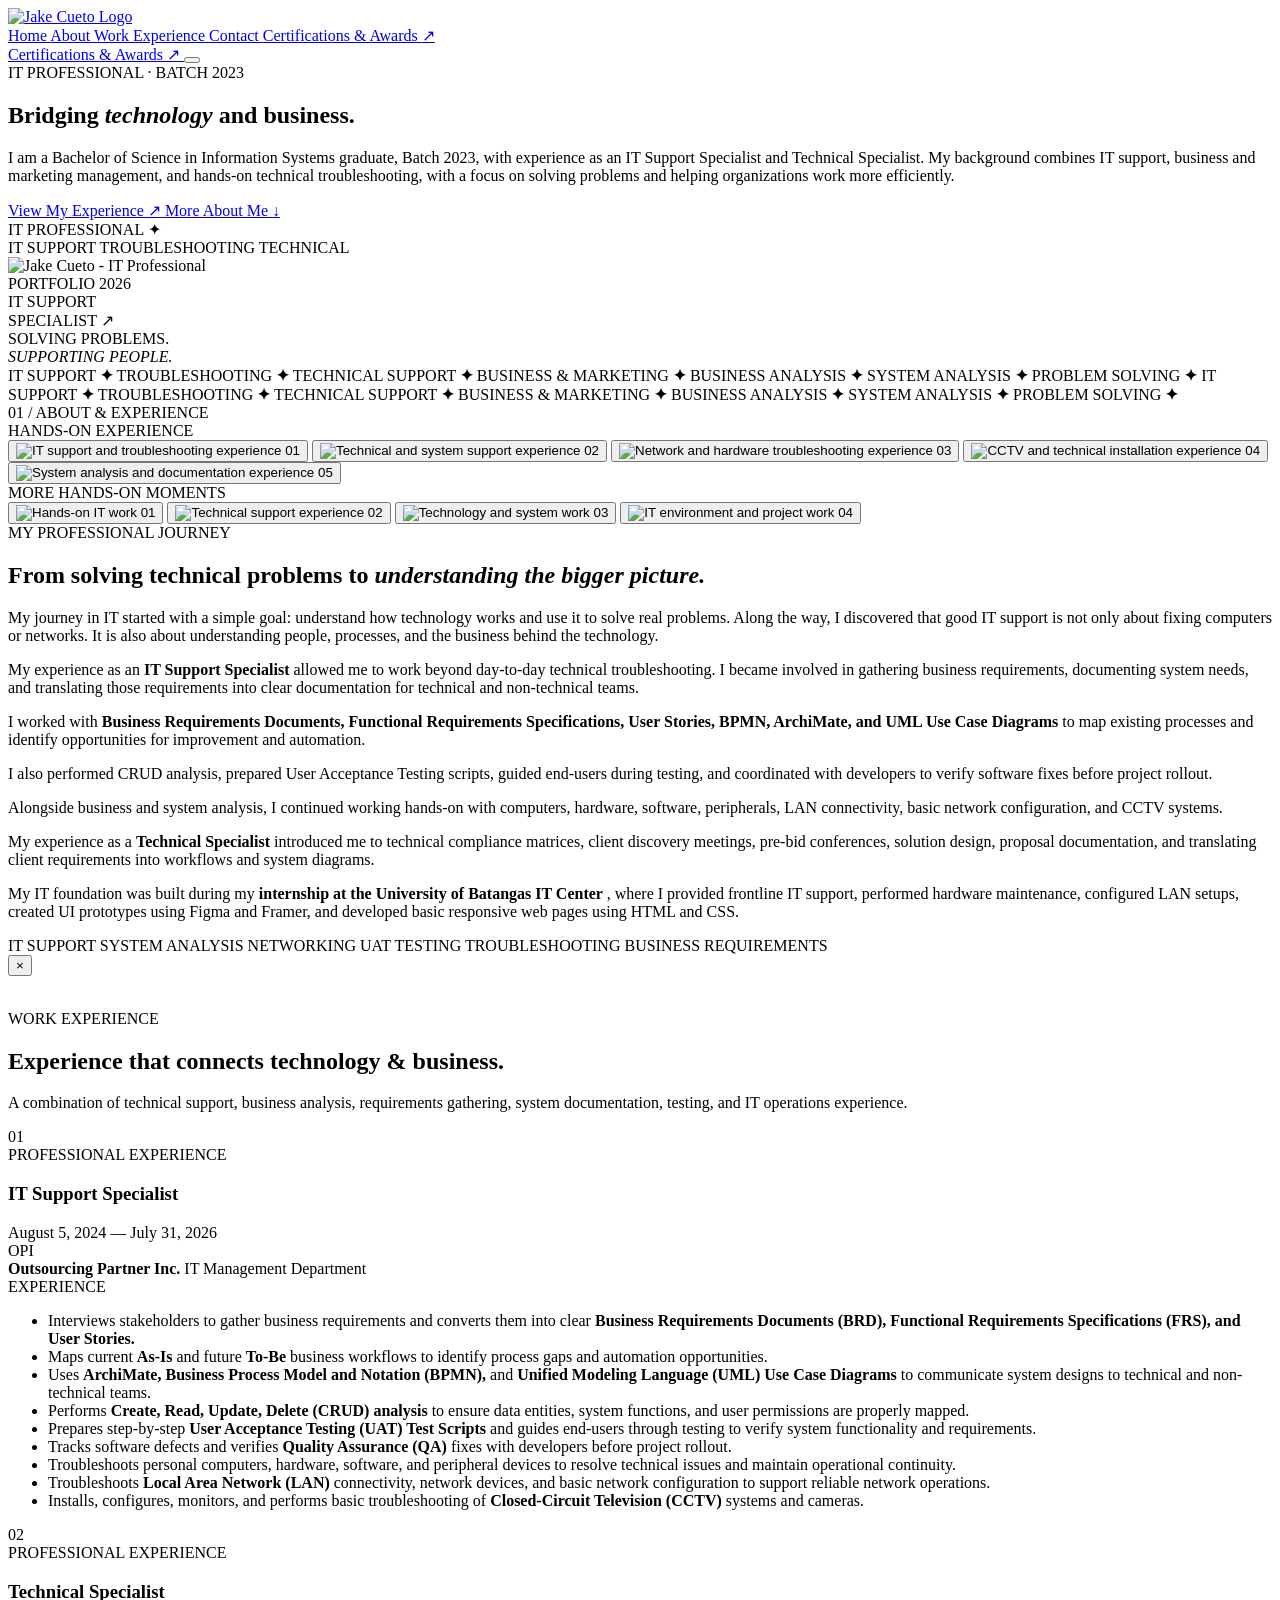
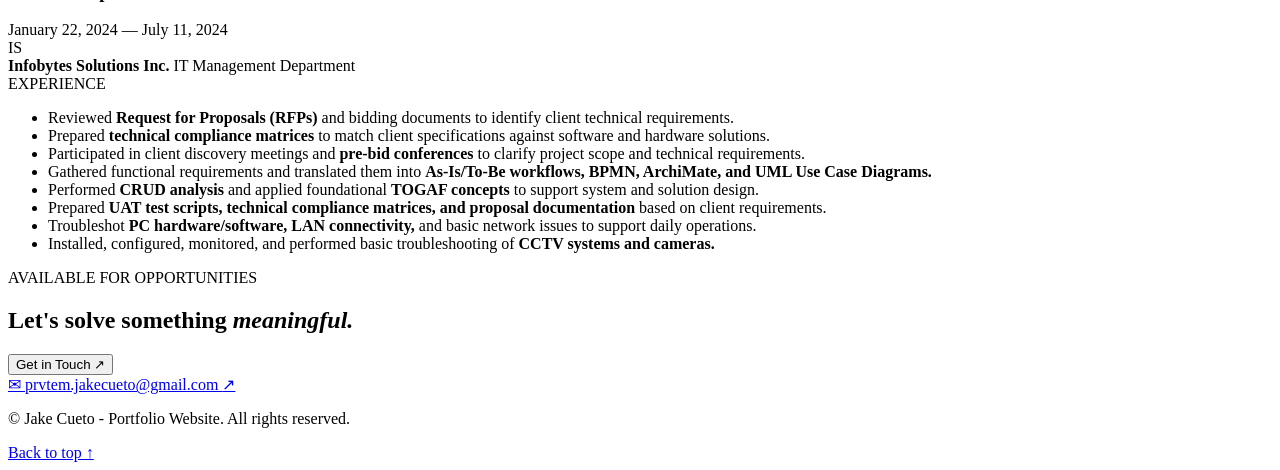
==== index.html @ 962bd9ad "index.html" ====
<!DOCTYPE html>
<html lang="en">

<head>
    <meta charset="UTF-8">
    <meta name="viewport" content="width=device-width, initial-scale=1.0">

    <meta
        name="description"
        content="Professional portfolio of an Information Systems graduate, IT Support Specialist, and Technical Specialist."
    >

    <title>Jake Cueto — IT Professional</title>

    <!-- Google Fonts -->
    <link rel="preconnect" href="https://fonts.googleapis.com">
    <link rel="preconnect" href="https://fonts.gstatic.com" crossorigin>

    <link
        href="https://fonts.googleapis.com/css2?family=DM+Sans:wght@400;500;600;700;800&family=Playfair+Display:ital,wght@0,500;0,600;0,700;1,500&display=swap"
        rel="stylesheet"
    >

    <!-- CSS -->
    <link rel="stylesheet" href="style.css">
</head>


<body>

    <!-- =====================================================
         NAVIGATION
    ====================================================== -->

    <header class="header">

        <nav class="navbar container">

            <a href="#home" class="logo">
                <img
                    src="mybranding.png"
                    alt="Jake Cueto Logo"
                    class="logo-image"
                >
            </a>


            <div class="nav-links">

                <a href="#home" class="active">
                    Home
                </a>

                <a href="#about">
                    About
                </a>

                <a href="#work">
                    Work Experience
                </a>

                <a href="#contact">
                    Contact
                </a>

                <!-- MOBILE ONLY -->
                <a
                    href="certifications.html"
                    class="mobile-certification"
                >
                    Certifications & Awards
                    <span>↗</span>
                </a>

            </div>


            <!-- CERTIFICATIONS & AWARDS -->

            <a href="certifications.html" class="nav-contact">
                Certifications & Awards
                <span>↗</span>
            </a>


            <button
                class="menu-button"
                type="button"
                aria-label="Open navigation"
                aria-expanded="false"
            >
                <span></span>
                <span></span>
                <span></span>
            </button>

        </nav>

    </header>



    <!-- =====================================================
         MAIN
    ====================================================== -->

    <main>


        <!-- =================================================
             HERO
        ================================================== -->

        <section
            class="hero container"
            id="home"
        >

            <div class="hero-content reveal">

                <div class="eyebrow">
                    <span></span>
                    IT PROFESSIONAL · BATCH 2023
                </div>


                <h1>
                    Bridging
                    <em>technology</em>
                    and
                    <span>business.</span>
                </h1>


                <p class="hero-description">
                    I am a Bachelor of Science in Information Systems
                    graduate, Batch 2023, with experience as an IT Support
                    Specialist and Technical Specialist. My background
                    combines IT support, business and marketing management,
                    and hands-on technical troubleshooting, with a focus
                    on solving problems and helping organizations work
                    more efficiently.
                </p>


                <div class="hero-buttons">

                    <a
                        href="#work"
                        class="button button-dark"
                    >
                        View My Experience
                        <span>↗</span>
                    </a>


                    <a
                        href="#about"
                        class="simple-link"
                    >
                        More About Me
                        <span>↓</span>
                    </a>

                </div>

            </div>



            <!-- ================= HERO VISUAL ================= -->

            <div class="hero-visual reveal delay">

                <div class="hero-badge">
                    IT PROFESSIONAL
                    <span>✦</span>
                </div>


                <div class="hero-grid"></div>


                <div class="tech-pills">
                    <span>IT SUPPORT</span>
                    <span>TROUBLESHOOTING</span>
                    <span>TECHNICAL</span>
                </div>


                <div class="orbit orbit-one"></div>
                <div class="orbit orbit-two"></div>


                <!-- PROFILE CARD -->

                <div class="profile-card">

                    <img
                        src="profile.png"
                        alt="Jake Cueto - IT Professional"
                        class="profile-photo"
                    >


                    <div class="card-overlay">

                        <div class="card-header">
                            <span>PORTFOLIO</span>
                            <span>2026</span>
                        </div>


                        <div class="card-footer">

                            <span>
                                IT SUPPORT<br>
                                SPECIALIST
                            </span>

                            <span class="card-arrow">
                                ↗
                            </span>

                        </div>

                    </div>

                </div>


                <!-- FLOATING CARD -->

                <div class="floating-card">
                    SOLVING PROBLEMS.<br>
                    <em>SUPPORTING PEOPLE.</em>
                </div>

            </div>

        </section>



        <!-- =================================================
             MARQUEE
        ================================================== -->

        <section class="marquee-divider">

            <div class="marquee-track">

                <span>IT SUPPORT</span>
                <b>✦</b>

                <span>TROUBLESHOOTING</span>
                <b>✦</b>

                <span>TECHNICAL SUPPORT</span>
                <b>✦</b>

                <span>BUSINESS & MARKETING</span>
                <b>✦</b>

                <span>BUSINESS ANALYSIS</span>
                <b>✦</b>

                <span>SYSTEM ANALYSIS</span>
                <b>✦</b>

                <span>PROBLEM SOLVING</span>
                <b>✦</b>

                <span>IT SUPPORT</span>
                <b>✦</b>

                <span>TROUBLESHOOTING</span>
                <b>✦</b>

                <span>TECHNICAL SUPPORT</span>
                <b>✦</b>

                <span>BUSINESS & MARKETING</span>
                <b>✦</b>

                <span>BUSINESS ANALYSIS</span>
                <b>✦</b>

                <span>SYSTEM ANALYSIS</span>
                <b>✦</b>

                <span>PROBLEM SOLVING</span>
                <b>✦</b>

            </div>

        </section>



        <!-- =================================================
             ABOUT / PROFESSIONAL JOURNEY
        ================================================== -->

        <section
            class="about container"
            id="about"
        >

            <div class="section-number reveal">
                01 / ABOUT & EXPERIENCE
            </div>


            <div class="about-layout">


                <!-- ================= LEFT SIDE ================= -->

                <div class="experience-gallery reveal">


                    <!-- PORTRAIT GALLERY -->

                    <div class="gallery-block">

                        <div class="gallery-heading">
                            HANDS-ON EXPERIENCE
                        </div>


                        <div
                            class="photo-stack portrait-stack"
                            aria-label="Portrait experience photos"
                        >

                            <button
                                class="experience-photo portrait-photo portrait-1"
                                type="button"
                                data-image="experience-1.jpg"
                                data-title="IT Support and Troubleshooting"
                            >

                                <img
                                    src="experience-1.jpg"
                                    alt="IT support and troubleshooting experience"
                                >

                                <span class="photo-number">
                                    01
                                </span>

                            </button>


                            <button
                                class="experience-photo portrait-photo portrait-2"
                                type="button"
                                data-image="experience-2.jpg"
                                data-title="Technical and System Support"
                            >

                                <img
                                    src="experience-2.jpg"
                                    alt="Technical and system support experience"
                                >

                                <span class="photo-number">
                                    02
                                </span>

                            </button>


                            <button
                                class="experience-photo portrait-photo portrait-3"
                                type="button"
                                data-image="experience-3.jpg"
                                data-title="Network and Hardware Troubleshooting"
                            >

                                <img
                                    src="experience-3.jpg"
                                    alt="Network and hardware troubleshooting experience"
                                >

                                <span class="photo-number">
                                    03
                                </span>

                            </button>


                            <button
                                class="experience-photo portrait-photo portrait-4"
                                type="button"
                                data-image="experience-4.jpg"
                                data-title="CCTV and Technical Installation"
                            >

                                <img
                                    src="experience-4.jpg"
                                    alt="CCTV and technical installation experience"
                                >

                                <span class="photo-number">
                                    04
                                </span>

                            </button>


                            <button
                                class="experience-photo portrait-photo portrait-5"
                                type="button"
                                data-image="experience-5.jpg"
                                data-title="System Analysis and Documentation"
                            >

                                <img
                                    src="experience-5.jpg"
                                    alt="System analysis and documentation experience"
                                >

                                <span class="photo-number">
                                    05
                                </span>

                            </button>

                        </div>

                    </div>



                    <!-- LANDSCAPE GALLERY -->

                    <div class="gallery-block">

                        <div class="gallery-heading">
                            MORE HANDS-ON MOMENTS
                        </div>


                        <div
                            class="photo-stack landscape-stack"
                            aria-label="Landscape experience photos"
                        >

                            <button
                                class="experience-photo landscape-photo landscape-1"
                                type="button"
                                data-image="experience-landscape-1.jpg"
                                data-title="Hands-on IT Work"
                            >

                                <img
                                    src="experience-landscape-1.jpg"
                                    alt="Hands-on IT work"
                                >

                                <span class="photo-number">
                                    01
                                </span>

                            </button>


                            <button
                                class="experience-photo landscape-photo landscape-2"
                                type="button"
                                data-image="experience-landscape-2.jpg"
                                data-title="Technical Support Experience"
                            >

                                <img
                                    src="experience-landscape-2.jpg"
                                    alt="Technical support experience"
                                >

                                <span class="photo-number">
                                    02
                                </span>

                            </button>


                            <button
                                class="experience-photo landscape-photo landscape-3"
                                type="button"
                                data-image="experience-landscape-3.jpg"
                                data-title="Technology and System Work"
                            >

                                <img
                                    src="experience-landscape-3.jpg"
                                    alt="Technology and system work"
                                >

                                <span class="photo-number">
                                    03
                                </span>

                            </button>


                            <button
                                class="experience-photo landscape-photo landscape-4"
                                type="button"
                                data-image="experience-landscape-4.jpg"
                                data-title="IT Environment and Project Work"
                            >

                                <img
                                    src="experience-landscape-4.jpg"
                                    alt="IT environment and project work"
                                >

                                <span class="photo-number">
                                    04
                                </span>

                            </button>

                        </div>

                    </div>

                </div>



                <!-- ================= RIGHT SIDE ================= -->

                <div class="about-content reveal">

                    <div class="about-label">
                        MY PROFESSIONAL JOURNEY
                    </div>


                    <h2>
                        From solving technical problems
                        to <em>understanding the bigger picture.</em>
                    </h2>


                    <p class="about-lead">
                        My journey in IT started with a simple goal:
                        understand how technology works and use it to
                        solve real problems. Along the way, I discovered
                        that good IT support is not only about fixing
                        computers or networks. It is also about
                        understanding people, processes, and the
                        business behind the technology.
                    </p>


                    <p>
                        My experience as an
                        <strong>IT Support Specialist</strong>
                        allowed me to work beyond day-to-day technical
                        troubleshooting. I became involved in gathering
                        business requirements, documenting system needs,
                        and translating those requirements into clear
                        documentation for technical and non-technical teams.
                    </p>


                    <p>
                        I worked with
                        <strong>
                            Business Requirements Documents,
                            Functional Requirements Specifications,
                            User Stories, BPMN, ArchiMate,
                            and UML Use Case Diagrams
                        </strong>
                        to map existing processes and identify
                        opportunities for improvement and automation.
                    </p>


                    <p>
                        I also performed CRUD analysis, prepared
                        User Acceptance Testing scripts, guided
                        end-users during testing, and coordinated
                        with developers to verify software fixes
                        before project rollout.
                    </p>


                    <p>
                        Alongside business and system analysis,
                        I continued working hands-on with computers,
                        hardware, software, peripherals, LAN connectivity,
                        basic network configuration, and CCTV systems.
                    </p>


                    <p>
                        My experience as a
                        <strong>Technical Specialist</strong>
                        introduced me to technical compliance matrices,
                        client discovery meetings, pre-bid conferences,
                        solution design, proposal documentation,
                        and translating client requirements into
                        workflows and system diagrams.
                    </p>


                    <p>
                        My IT foundation was built during my
                        <strong>
                            internship at the University of Batangas IT Center
                        </strong>,
                        where I provided frontline IT support,
                        performed hardware maintenance,
                        configured LAN setups, created UI prototypes
                        using Figma and Framer, and developed basic
                        responsive web pages using HTML and CSS.
                    </p>


                    <div class="experience-tags">

                        <span>IT SUPPORT</span>
                        <span>SYSTEM ANALYSIS</span>
                        <span>NETWORKING</span>
                        <span>UAT TESTING</span>
                        <span>TROUBLESHOOTING</span>
                        <span>BUSINESS REQUIREMENTS</span>

                    </div>

                </div>

            </div>

        </section>



        <!-- =================================================
             PHOTO LIGHTBOX
        ================================================== -->

        <div
            class="photo-lightbox"
            id="photoLightbox"
            aria-hidden="true"
        >

            <button
                class="lightbox-close"
                id="lightboxClose"
                type="button"
                aria-label="Close photo viewer"
            >
                ×
            </button>


            <div class="lightbox-content">

                <img
                    id="lightboxImage"
                    src=""
                    alt=""
                    draggable="false"
                >

                <p id="lightboxTitle"></p>

            </div>

        </div>



        <!-- =================================================
             WORK EXPERIENCE
        ================================================== -->

        <section
            class="work-section"
            id="work"
        >

            <div class="work-container">


                <!-- WORK HEADER -->

                <div class="work-header reveal">

                    <div class="section-eyebrow">

                        <span class="eyebrow-dot"></span>

                        WORK EXPERIENCE

                    </div>


                    <h2>
                        Experience that
                        <span>connects technology & business.</span>
                    </h2>


                    <p class="work-intro-text">
                        A combination of technical support, business analysis,
                        requirements gathering, system documentation, testing,
                        and IT operations experience.
                    </p>

                </div>



                <!-- EXPERIENCE LIST -->

                <div class="experience-list">


                    <!-- EXPERIENCE 01 -->

                    <article class="experience-card reveal">

                        <div class="experience-top">


                            <div class="experience-number">
                                01
                            </div>


                            <div class="experience-heading">

                                <div class="experience-role-row">

                                    <div>

                                        <div class="experience-type">
                                            PROFESSIONAL EXPERIENCE
                                        </div>

                                        <h3>
                                            IT Support Specialist
                                        </h3>

                                    </div>


                                    <span class="experience-date">
                                        August 5, 2024 —
                                        July 31, 2026
                                    </span>

                                </div>


                                <div class="experience-company">

                                    <span class="company-mark">
                                        OPI
                                    </span>

                                    <div>

                                        <strong>
                                            Outsourcing Partner Inc.
                                        </strong>

                                        <span>
                                            IT Management Department
                                        </span>

                                    </div>

                                </div>

                            </div>

                        </div>



                        <div class="experience-content">

                            <div class="experience-label">
                                EXPERIENCE
                            </div>


                            <ul class="experience-bullets">

                                <li>
                                    Interviews stakeholders to gather business
                                    requirements and converts them into clear
                                    <strong>
                                        Business Requirements Documents (BRD),
                                        Functional Requirements Specifications
                                        (FRS), and User Stories.
                                    </strong>
                                </li>


                                <li>
                                    Maps current <strong>As-Is</strong> and future
                                    <strong>To-Be</strong> business workflows
                                    to identify process gaps and automation
                                    opportunities.
                                </li>


                                <li>
                                    Uses <strong>ArchiMate, Business Process
                                    Model and Notation (BPMN),</strong> and
                                    <strong>
                                        Unified Modeling Language (UML) Use Case
                                        Diagrams
                                    </strong>
                                    to communicate system designs to
                                    technical and non-technical teams.
                                </li>


                                <li>
                                    Performs
                                    <strong>
                                        Create, Read, Update, Delete (CRUD)
                                        analysis
                                    </strong>
                                    to ensure data entities, system functions,
                                    and user permissions are properly mapped.
                                </li>


                                <li>
                                    Prepares step-by-step
                                    <strong>
                                        User Acceptance Testing (UAT) Test Scripts
                                    </strong>
                                    and guides end-users through testing to
                                    verify system functionality and requirements.
                                </li>


                                <li>
                                    Tracks software defects and verifies
                                    <strong>
                                        Quality Assurance (QA)
                                    </strong>
                                    fixes with developers before project rollout.
                                </li>


                                <li>
                                    Troubleshoots personal computers, hardware,
                                    software, and peripheral devices to resolve
                                    technical issues and maintain operational
                                    continuity.
                                </li>


                                <li>
                                    Troubleshoots
                                    <strong>
                                        Local Area Network (LAN)
                                    </strong>
                                    connectivity, network devices, and basic
                                    network configuration to support reliable
                                    network operations.
                                </li>


                                <li>
                                    Installs, configures, monitors, and performs
                                    basic troubleshooting of
                                    <strong>
                                        Closed-Circuit Television (CCTV)
                                    </strong>
                                    systems and cameras.
                                </li>

                            </ul>

                        </div>

                    </article>



                    <!-- EXPERIENCE 02 -->

                    <article class="experience-card reveal delay">

                        <div class="experience-top">


                            <div class="experience-number">
                                02
                            </div>


                            <div class="experience-heading">

                                <div class="experience-role-row">

                                    <div>

                                        <div class="experience-type">
                                            PROFESSIONAL EXPERIENCE
                                        </div>

                                        <h3>
                                            Technical Specialist
                                        </h3>

                                    </div>


                                    <span class="experience-date">
                                        January 22, 2024 —
                                        July 11, 2024
                                    </span>

                                </div>


                                <div class="experience-company">

                                    <span class="company-mark">
                                        IS
                                    </span>

                                    <div>

                                        <strong>
                                            Infobytes Solutions Inc.
                                        </strong>

                                        <span>
                                            IT Management Department
                                        </span>

                                    </div>

                                </div>

                            </div>

                        </div>



                        <div class="experience-content">

                            <div class="experience-label">
                                EXPERIENCE
                            </div>


                            <ul class="experience-bullets">

                                <li>
                                    Reviewed
                                    <strong>
                                        Request for Proposals (RFPs)
                                    </strong>
                                    and bidding documents to identify
                                    client technical requirements.
                                </li>


                                <li>
                                    Prepared
                                    <strong>
                                        technical compliance matrices
                                    </strong>
                                    to match client specifications against
                                    software and hardware solutions.
                                </li>


                                <li>
                                    Participated in client discovery meetings
                                    and <strong>pre-bid conferences</strong>
                                    to clarify project scope and technical
                                    requirements.
                                </li>


                                <li>
                                    Gathered functional requirements and
                                    translated them into
                                    <strong>
                                        As-Is/To-Be workflows, BPMN,
                                        ArchiMate, and UML Use Case Diagrams.
                                    </strong>
                                </li>


                                <li>
                                    Performed
                                    <strong>CRUD analysis</strong>
                                    and applied foundational
                                    <strong>TOGAF concepts</strong>
                                    to support system and solution design.
                                </li>


                                <li>
                                    Prepared
                                    <strong>
                                        UAT test scripts, technical compliance
                                        matrices, and proposal documentation
                                    </strong>
                                    based on client requirements.
                                </li>


                                <li>
                                    Troubleshot
                                    <strong>
                                        PC hardware/software, LAN connectivity,
                                    </strong>
                                    and basic network issues to support
                                    daily operations.
                                </li>


                                <li>
                                    Installed, configured, monitored, and
                                    performed basic troubleshooting of
                                    <strong>
                                        CCTV systems and cameras.
                                    </strong>
                                </li>

                            </ul>

                        </div>

                    </article>

                </div>

            </div>

        </section>



        <!-- =================================================
             CONTACT
        ================================================== -->

        <section
            class="contact container"
            id="contact"
        >

            <div class="contact-box reveal">

                <div class="eyebrow light">
                    AVAILABLE FOR OPPORTUNITIES
                </div>


                <h2>
                    Let's solve something
                    <em>meaningful.</em>
                </h2>


                <!-- CONTACT ACTION -->

                <div class="contact-action">

                    <button
                        type="button"
                        class="button button-light contact-start"
                        id="startConversationBtn"
                        aria-expanded="false"
                        aria-controls="emailReveal"
                    >
                        Get in Touch
                        <span class="contact-arrow">↗</span>
                    </button>


                    <!-- EMAIL BUTTON REVEALED AFTER CLICK -->

                    <div
                        class="email-reveal"
                        id="emailReveal"
                        aria-hidden="true"
                    >

                        <a
                            href="https://mail.google.com/mail/?view=cm&fs=1&to=prvtem.jakecueto@gmail.com"
                            target="_blank"
                            rel="noopener noreferrer"
                            class="email-button"
                            aria-label="Send an email to Jake Cueto"
                        >

                            <span class="email-icon">
                                ✉
                            </span>

                            <span class="email-address">
                                prvtem.jakecueto@gmail.com
                            </span>

                            <span class="email-arrow">
                                ↗
                            </span>

                        </a>

                    </div>

                </div>


                <div class="contact-circle"></div>

            </div>

        </section>

    </main>



    <!-- =====================================================
         FOOTER
    ====================================================== -->

    <footer class="footer container">

        <p>
            ©
            <span id="year"></span>
            Jake Cueto - Portfolio Website.
            All rights reserved.
        </p>


        <a href="#home">
            Back to top ↑
        </a>

    </footer>



    <!-- =====================================================
         IMAGE PROTECTION MESSAGE
         CSS/JS SUPPORT
    ====================================================== -->

    <script>
        (function () {

            function showImageProtectionMessage() {

                const existing =
                    document.querySelector(
                        ".image-protection-message"
                    );

                if (existing) {
                    existing.remove();
                }


                const message =
                    document.createElement("div");


                message.className =
                    "image-protection-message";


                message.innerHTML = `
                    <div
                        class="image-protection-content"
                        role="alertdialog"
                        aria-modal="true"
                        aria-labelledby="imageProtectionTitle"
                    >

                        <div class="image-protection-icon">
                            ⚠️
                        </div>

                        <div
                            class="image-protection-title"
                            id="imageProtectionTitle"
                        >
                            Image Protected
                        </div>

                        <div class="image-protection-text">
                            This image is protected.
                            Saving or downloading this image
                            in any format is not allowed.
                        </div>

                        <button
                            type="button"
                            class="image-protection-close"
                        >
                            OK
                        </button>

                    </div>
                `;


                document.body.appendChild(message);


                requestAnimationFrame(() => {
                    message.classList.add("show");
                });


                const closeButton =
                    message.querySelector(
                        ".image-protection-close"
                    );


                closeButton?.addEventListener(
                    "click",
                    closeImageProtectionMessage
                );


                setTimeout(() => {

                    closeImageProtectionMessage();

                }, 4000);

            }


            function closeImageProtectionMessage() {

                const message =
                    document.querySelector(
                        ".image-protection-message"
                    );


                if (!message) {
                    return;
                }


                message.classList.remove("show");


                setTimeout(() => {

                    if (message.parentNode) {
                        message.remove();
                    }

                }, 250);

            }


            function isProtectedImage(target) {

                if (!(target instanceof Element)) {
                    return false;
                }


                return !!target.closest(
                    ".protected-photo, " +
                    ".certificate-photo, " +
                    ".certificate-card, " +
                    ".certificate-image, " +
                    "#lightboxImage"
                );

            }


            /* RIGHT CLICK */

            document.addEventListener(
                "contextmenu",
                function (event) {

                    if (
                        isProtectedImage(event.target)
                    ) {

                        event.preventDefault();
                        event.stopPropagation();

                        showImageProtectionMessage();

                    }

                },
                true
            );


            /* DRAG */

            document.addEventListener(
                "dragstart",
                function (event) {

                    if (
                        isProtectedImage(event.target)
                    ) {

                        event.preventDefault();
                        event.stopPropagation();

                        showImageProtectionMessage();

                    }

                },
                true
            );


            /* MIDDLE MOUSE */

            document.addEventListener(
                "mousedown",
                function (event) {

                    if (
                        event.button === 1 &&
                        isProtectedImage(event.target)
                    ) {

                        event.preventDefault();

                        showImageProtectionMessage();

                    }

                },
                true
            );


            /* CTRL + S / CMD + S */

            document.addEventListener(
                "keydown",
                function (event) {

                    const key =
                        event.key.toLowerCase();

                    const modifier =
                        event.ctrlKey ||
                        event.metaKey;


                    if (
                        modifier &&
                        key === "s"
                    ) {

                        event.preventDefault();
                        event.stopPropagation();

                        showImageProtectionMessage();

                    }

                },
                true
            );


            /* DISABLE IMAGE DRAGGING */

            document.addEventListener(
                "DOMContentLoaded",
                function () {

                    document
                        .querySelectorAll(
                            ".protected-photo img, " +
                            ".certificate-photo img, " +
                            ".certificate-card img, " +
                            ".certificate-image img, " +
                            "#lightboxImage"
                        )
                        .forEach(function (image) {

                            image.setAttribute(
                                "draggable",
                                "false"
                            );

                        });

                }
            );

        })();
    </script>


    <!-- JavaScript -->
    <script src="script.js"></script>

</body>

</html>
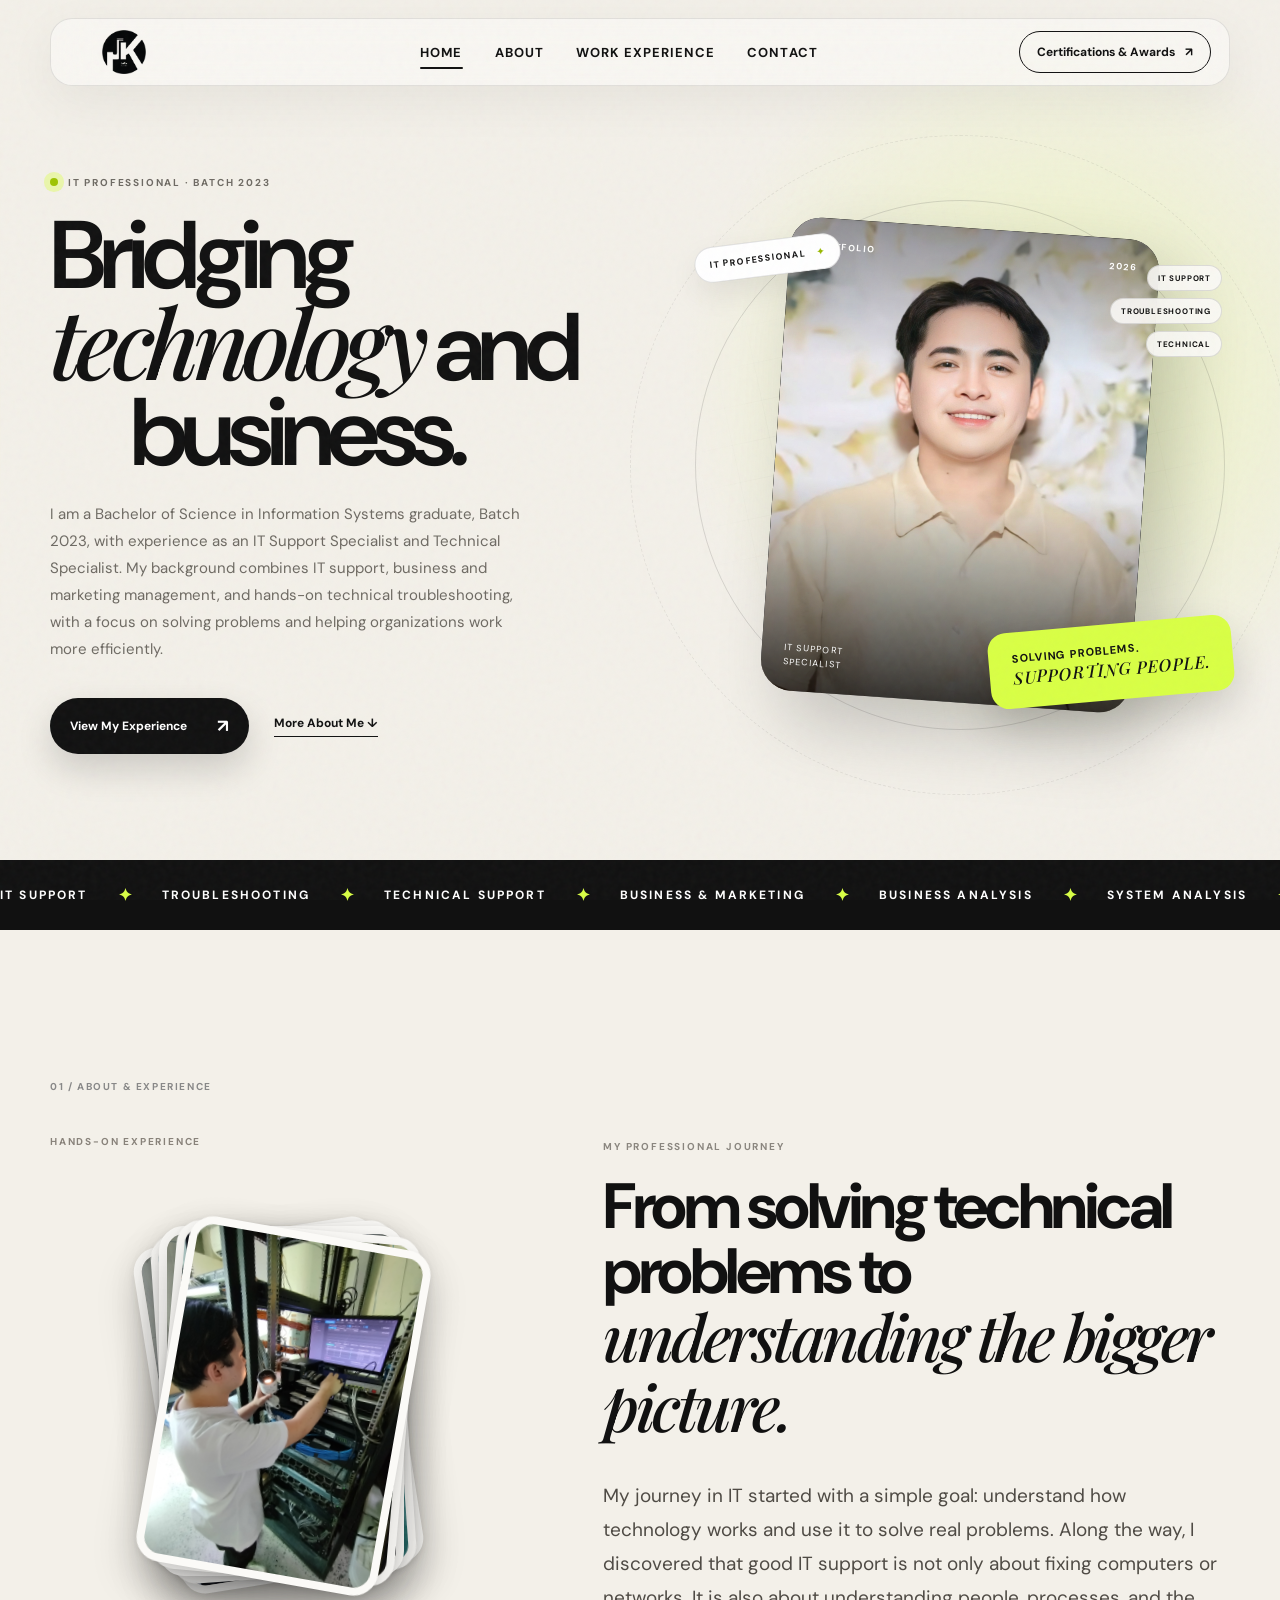
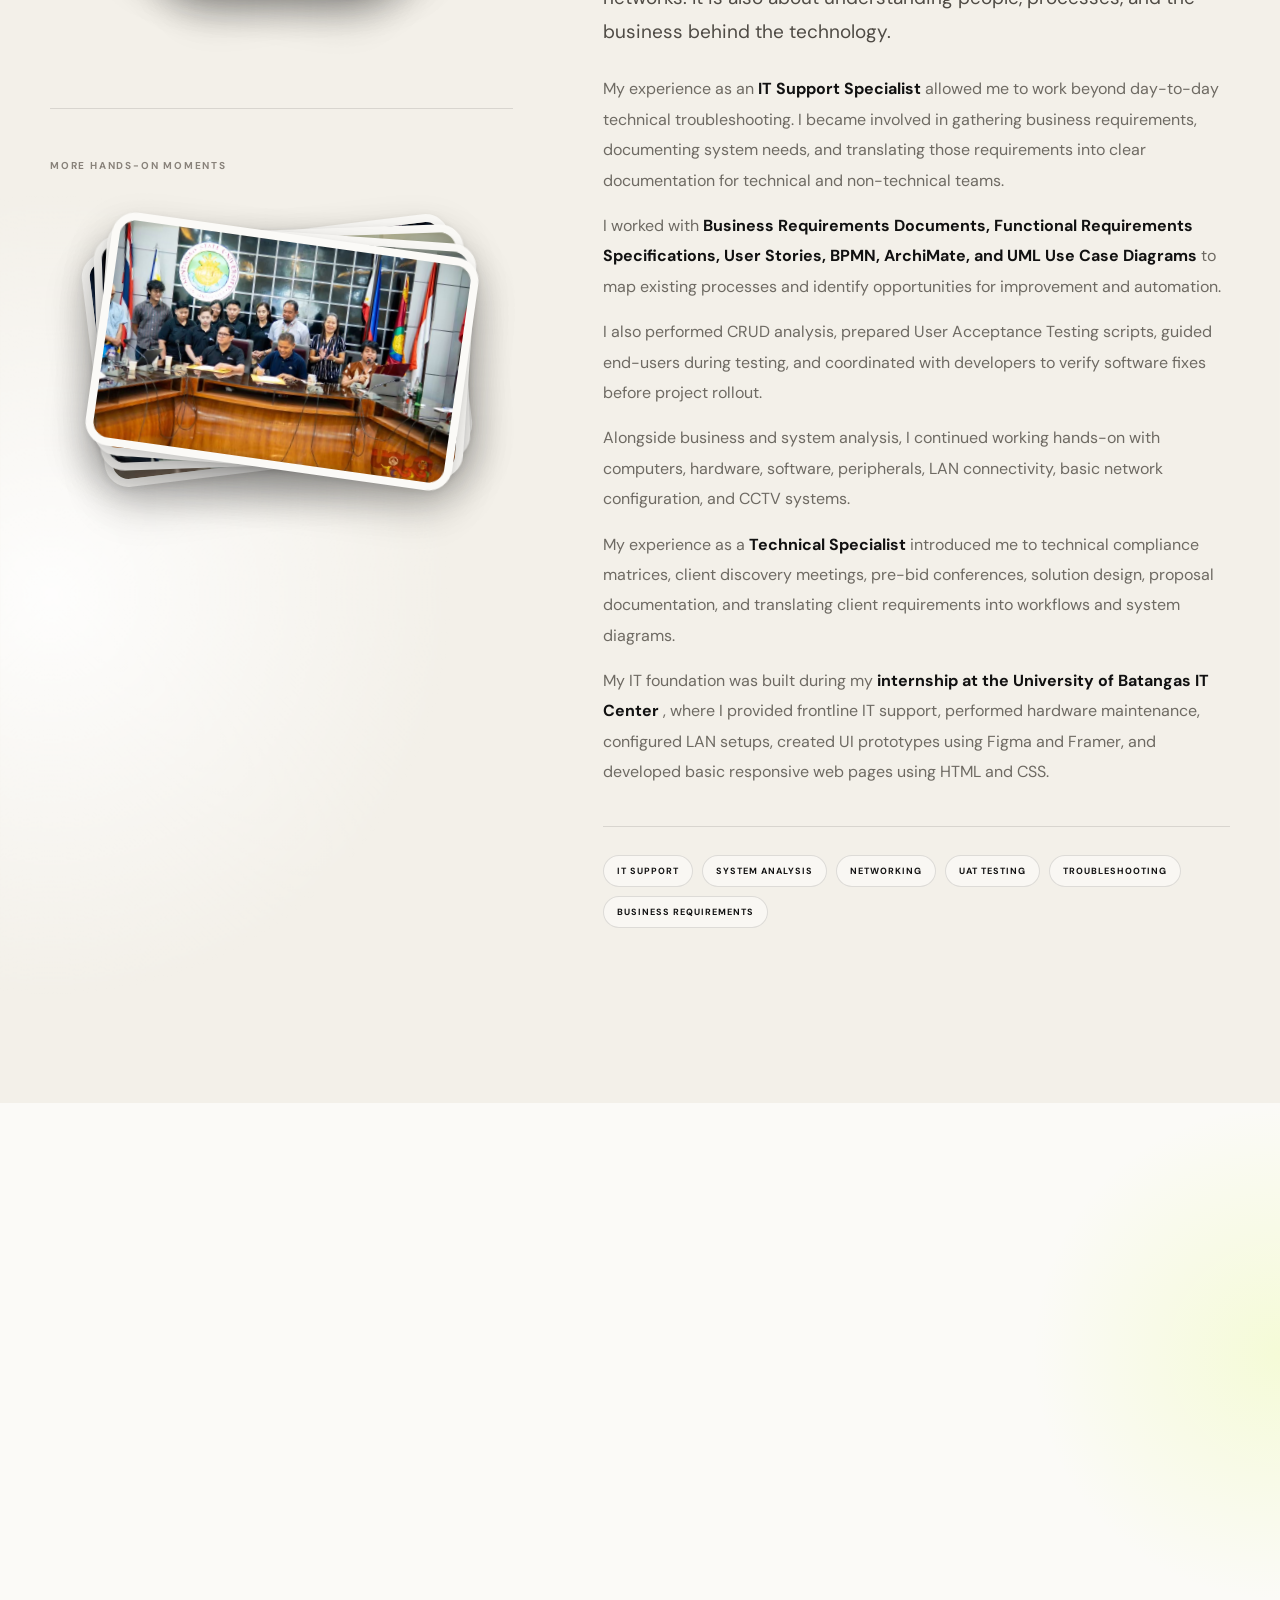
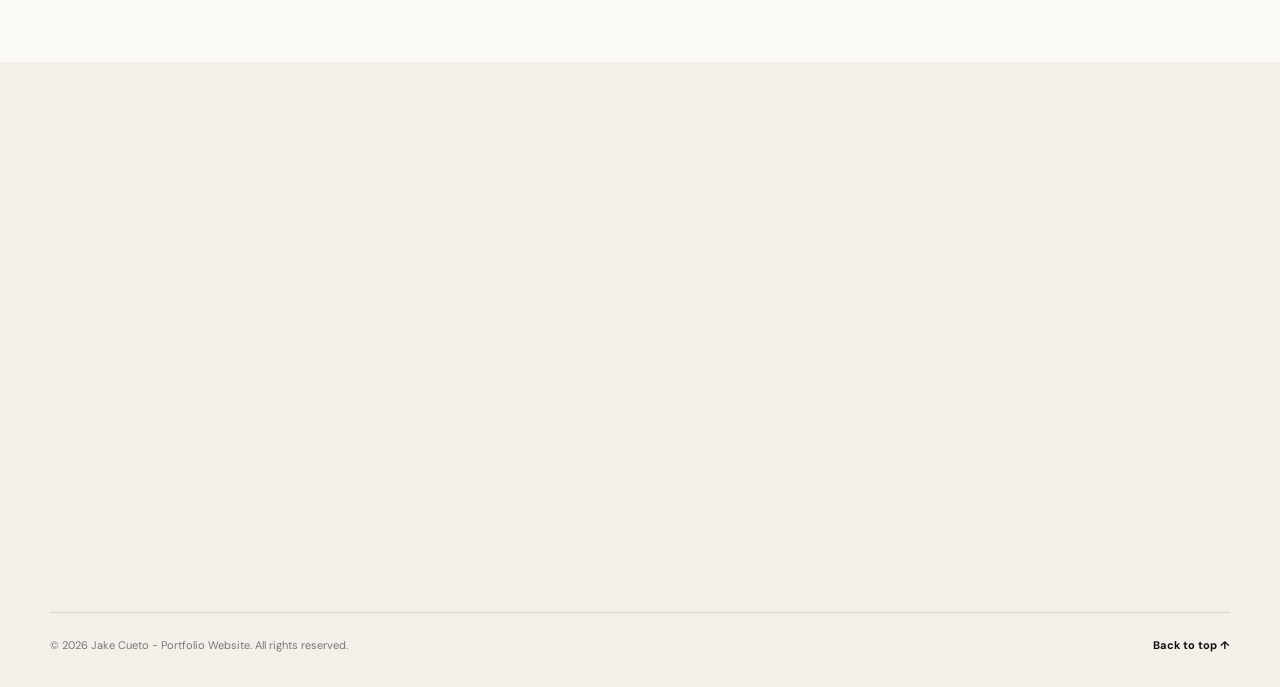
==== commit d4c73f71: "My portfolio files" ====
--- a/index.html
+++ b/index.html
@@ -63,15 +63,6 @@
                     Contact
                 </a>
 
-                <!-- MOBILE ONLY -->
-                <a
-                    href="certifications.html"
-                    class="mobile-certification"
-                >
-                    Certifications & Awards
-                    <span>↗</span>
-                </a>
-
             </div>
 
 
@@ -89,7 +80,6 @@
                 aria-label="Open navigation"
                 aria-expanded="false"
             >
-                <span></span>
                 <span></span>
                 <span></span>
             </button>
@@ -1429,4 +1419,4 @@
 
 </body>
 
-</html>
+</html>
--- a/style.css
+++ b/style.css
@@ -0,0 +1,4126 @@
+/* =========================================================
+   VARIABLES
+========================================================= */
+
+:root {
+    --bg: #f3f0e9;
+    --paper: #fbfaf7;
+    --ink: #111111;
+    --muted: #77736d;
+    --line: rgba(17, 17, 17, 0.12);
+
+    --acid: #d9ff45;
+    --acid2: #bfff00;
+    --acid-dark: #8da900;
+
+    --dark: #111111;
+
+    --serif: "Playfair Display", Georgia, serif;
+    --sans: "DM Sans", Arial, sans-serif;
+}
+
+
+/* =========================================================
+   RESET
+========================================================= */
+
+* {
+    box-sizing: border-box;
+    margin: 0;
+    padding: 0;
+}
+
+html {
+    scroll-behavior: smooth;
+}
+
+body {
+    background:
+        radial-gradient(
+            circle at 82% 7%,
+            rgba(217, 255, 69, 0.26),
+            transparent 23rem
+        ),
+        radial-gradient(
+            circle at 4% 40%,
+            rgba(255, 255, 255, 0.9),
+            transparent 25rem
+        ),
+        var(--bg);
+
+    color: var(--ink);
+    font-family: var(--sans);
+    overflow-x: hidden;
+}
+
+body::after {
+    content: "";
+    position: fixed;
+    inset: 0;
+    pointer-events: none;
+    z-index: 9999;
+    opacity: 0.035;
+
+    background-image:
+        url("data:image/svg+xml,%3Csvg viewBox='0 0 180 180' xmlns='http://www.w3.org/2000/svg'%3E%3Cfilter id='n'%3E%3CfeTurbulence type='fractalNoise' baseFrequency='.8' numOctaves='4' stitchTiles='stitch'/%3E%3C/filter%3E%3Crect width='100%25' height='100%25' filter='url(%23n)'/%3E%3C/svg%3E");
+}
+
+a {
+    color: inherit;
+    text-decoration: none;
+}
+
+button {
+    font: inherit;
+}
+
+.container {
+    width: min(1180px, calc(100% - 48px));
+    margin-inline: auto;
+}
+
+
+/* =========================================================
+   NAVIGATION
+========================================================= */
+
+.header {
+    position: fixed;
+    top: 0;
+    left: 0;
+    width: 100%;
+    z-index: 100;
+    padding: 18px 0;
+    transition: padding 0.35s ease;
+}
+
+.header.scrolled {
+    padding: 9px 0;
+}
+
+.navbar {
+    position: relative;
+    height: 68px;
+    padding: 0 18px;
+
+    display: flex;
+    align-items: center;
+    justify-content: space-between;
+
+    background: rgba(251, 250, 247, 0.68);
+
+    border: 1px solid rgba(17, 17, 17, 0.1);
+    border-radius: 22px;
+
+    backdrop-filter: blur(20px);
+    -webkit-backdrop-filter: blur(20px);
+
+    box-shadow:
+        0 15px 50px rgba(0, 0, 0, 0.055);
+}
+
+
+/* =========================================================
+   LOGO
+========================================================= */
+
+.logo {
+    display: flex;
+    align-items: center;
+    min-width: 150px;
+}
+
+.logo-image {
+    width: 110px;
+    height: auto;
+    max-height: 44px;
+    object-fit: contain;
+    display: block;
+}
+
+
+/* =========================================================
+   NAV LINKS
+========================================================= */
+
+.nav-links {
+    display: flex;
+    align-items: center;
+    gap: 34px;
+}
+
+.nav-links a {
+    position: relative;
+
+    display: inline-flex;
+    align-items: center;
+
+    color: var(--ink);
+
+    font-size: 13px;
+    font-weight: 700;
+    letter-spacing: 0.08em;
+    text-transform: uppercase;
+
+    padding: 8px 0;
+
+    transition:
+        color 0.25s ease,
+        transform 0.25s ease;
+}
+
+.nav-links a::after {
+    content: "";
+
+    position: absolute;
+    left: 0;
+    bottom: 0;
+
+    width: 0;
+    height: 2px;
+
+    background: var(--ink);
+    border-radius: 10px;
+
+    transition:
+        width 0.3s cubic-bezier(0.2, 0.8, 0.2, 1),
+        background 0.25s ease;
+}
+
+.nav-links a:hover {
+    color: #55514b;
+}
+
+.nav-links a:hover::after,
+.nav-links a.active::after {
+    width: 100%;
+}
+
+.nav-links a.active {
+    color: var(--ink);
+}
+
+
+/* =========================================================
+   CONTACT NAV BUTTON
+========================================================= */
+
+.nav-contact {
+    display: flex;
+    align-items: center;
+    gap: 10px;
+
+    padding: 12px 17px;
+
+    border: 1px solid var(--ink);
+    border-radius: 999px;
+
+    font-size: 12px;
+    font-weight: 700;
+
+    transition:
+        background 0.25s ease,
+        color 0.25s ease,
+        transform 0.25s ease;
+}
+
+.nav-contact:hover {
+    background: var(--ink);
+    color: white;
+    transform: translateY(-2px);
+}
+
+
+/* =========================================================
+   MOBILE MENU
+========================================================= */
+
+.menu-button {
+    display: none;
+
+    width: 42px;
+    height: 42px;
+
+    background: none;
+    border: 0;
+
+    cursor: pointer;
+}
+
+.menu-button span {
+    display: block;
+
+    width: 22px;
+    height: 2px;
+
+    background: var(--ink);
+
+    margin: 5px auto;
+
+    transition:
+        transform 0.25s ease,
+        opacity 0.25s ease;
+}
+
+
+/* =========================================================
+   HERO
+========================================================= */
+
+.hero {
+    min-height: 860px;
+
+    padding-top: 175px;
+    padding-bottom: 105px;
+
+    display: grid;
+
+    grid-template-columns:
+        1fr
+        0.94fr;
+
+    gap: 65px;
+
+    align-items: center;
+}
+
+
+/* =========================================================
+   HERO EYEBROW
+========================================================= */
+
+.eyebrow {
+    display: flex;
+    align-items: center;
+    gap: 10px;
+
+    font-size: 10px;
+    letter-spacing: 0.18em;
+    font-weight: 700;
+
+    color: #6e6a63;
+}
+
+.eyebrow span {
+    width: 8px;
+    height: 8px;
+
+    border-radius: 50%;
+
+    background: #9ec400;
+
+    box-shadow:
+        0 0 0 6px rgba(217, 255, 69, 0.38);
+}
+
+
+/* =========================================================
+   HERO TITLE
+========================================================= */
+
+.hero h1 {
+    margin: 25px 0 26px;
+
+    font-size:
+        clamp(58px, 7.5vw, 102px);
+
+    line-height: 0.88;
+
+    letter-spacing: -0.07em;
+
+    font-weight: 600;
+
+    max-width: 850px;
+}
+
+.hero h1 em {
+    font-family: var(--serif);
+    font-weight: 500;
+}
+
+.hero h1 span {
+    display: block;
+    margin-left: 80px;
+}
+
+
+/* =========================================================
+   HERO DESCRIPTION
+========================================================= */
+
+.hero-description {
+    max-width: 485px;
+
+    color: #6e6a63;
+
+    line-height: 1.8;
+
+    font-size: 15px;
+}
+
+
+/* =========================================================
+   HERO BUTTONS
+========================================================= */
+
+.hero-buttons {
+    display: flex;
+    align-items: center;
+    gap: 25px;
+
+    margin-top: 35px;
+}
+
+.button {
+    display: inline-flex;
+    align-items: center;
+    gap: 30px;
+
+    padding: 16px 20px;
+
+    border: 0;
+    border-radius: 999px;
+
+    font-size: 12px;
+    font-weight: 700;
+
+    cursor: pointer;
+
+    transition:
+        transform 0.3s ease,
+        box-shadow 0.3s ease,
+        background 0.3s ease;
+}
+
+.button-dark {
+    background: var(--ink);
+    color: white;
+
+    box-shadow:
+        0 15px 35px rgba(0, 0, 0, 0.16);
+}
+
+.button-dark:hover {
+    transform:
+        translateY(-4px)
+        scale(1.02);
+
+    box-shadow:
+        0 22px 45px rgba(0, 0, 0, 0.22);
+}
+
+.button span {
+    font-size: 18px;
+}
+
+.simple-link {
+    font-size: 12px;
+    font-weight: 700;
+
+    border-bottom:
+        1px solid var(--ink);
+
+    padding-bottom: 5px;
+}
+
+
+/* =========================================================
+   HERO VISUAL
+========================================================= */
+
+.hero-visual {
+    position: relative;
+
+    min-height: 560px;
+
+    display: grid;
+    place-items: center;
+
+    perspective: 1000px;
+
+    overflow: visible;
+}
+
+
+/* =========================================================
+   HERO GRID
+========================================================= */
+
+.hero-grid {
+    position: absolute;
+
+    width: 590px;
+    height: 590px;
+
+    border-radius: 50%;
+
+    background:
+        linear-gradient(
+            rgba(17, 17, 17, 0.06) 1px,
+            transparent 1px
+        ),
+        linear-gradient(
+            90deg,
+            rgba(17, 17, 17, 0.06) 1px,
+            transparent 1px
+        );
+
+    background-size: 38px 38px;
+
+    mask-image:
+        radial-gradient(
+            circle,
+            #000 25%,
+            transparent 68%
+        );
+
+    -webkit-mask-image:
+        radial-gradient(
+            circle,
+            #000 25%,
+            transparent 68%
+        );
+
+    opacity: 0.65;
+
+    transform: rotate(-12deg);
+
+    z-index: 0;
+
+    pointer-events: none;
+}
+
+
+/* =========================================================
+   HERO BADGE
+========================================================= */
+
+.hero-badge {
+    position: absolute;
+
+    z-index: 7;
+
+    top: 55px;
+    left: 4px;
+
+    padding: 11px 14px;
+
+    border-radius: 999px;
+
+    background: white;
+
+    border:
+        1px solid var(--line);
+
+    font-size: 9px;
+    font-weight: 700;
+    letter-spacing: 0.13em;
+
+    box-shadow:
+        0 12px 30px rgba(0, 0, 0, 0.08);
+
+    transform: rotate(-7deg);
+
+    pointer-events: none;
+}
+
+.hero-badge span {
+    margin-left: 8px;
+    color: #98b800;
+}
+
+
+/* =========================================================
+   TECH PILLS
+========================================================= */
+
+.tech-pills {
+    position: absolute;
+
+    z-index: 7;
+
+    right: 8px;
+    top: 80px;
+
+    display: flex;
+
+    gap: 7px;
+
+    flex-wrap: wrap;
+
+    justify-content: flex-end;
+
+    width: 170px;
+}
+
+.tech-pills span {
+    padding: 7px 10px;
+
+    border:
+        1px solid var(--line);
+
+    border-radius: 999px;
+
+    background:
+        rgba(251, 250, 247, 0.88);
+
+    backdrop-filter: blur(8px);
+
+    font-size: 8px;
+    font-weight: 700;
+    letter-spacing: 0.1em;
+}
+
+
+/* =========================================================
+   ORBITS
+========================================================= */
+
+.orbit {
+    position: absolute;
+
+    border:
+        1px solid rgba(17, 17, 17, 0.13);
+
+    border-radius: 50%;
+
+    pointer-events: none;
+}
+
+.orbit-one {
+    width: 530px;
+    height: 530px;
+
+    z-index: 1;
+
+    animation:
+        spin 24s linear infinite;
+}
+
+.orbit-two {
+    width: 660px;
+    height: 660px;
+
+    z-index: 1;
+
+    border-style: dashed;
+
+    opacity: 0.55;
+
+    animation:
+        spinReverse 32s linear infinite;
+}
+
+@keyframes spin {
+    to {
+        transform: rotate(360deg);
+    }
+}
+
+@keyframes spinReverse {
+    to {
+        transform: rotate(-360deg);
+    }
+}
+
+
+/* =========================================================
+   PROFILE CARD
+========================================================= */
+
+.profile-card {
+    position: relative;
+
+    z-index: 4;
+
+    width: min(370px, 72%);
+
+    aspect-ratio: 0.78;
+
+    padding: 0;
+
+    background: #181818;
+
+    color: white;
+
+    border-radius: 31px;
+
+    overflow: hidden;
+
+    transform: rotate(4deg);
+
+    box-shadow:
+        25px 30px 70px rgba(0, 0, 0, 0.20);
+
+    transition:
+        transform 0.5s cubic-bezier(0.2, 0.8, 0.2, 1),
+        box-shadow 0.4s ease;
+}
+
+.hero-visual:hover .profile-card {
+    transform:
+        rotate(1deg)
+        translateY(-8px);
+
+    box-shadow:
+        30px 35px 80px rgba(0, 0, 0, 0.24);
+}
+
+
+/* =========================================================
+   PROFILE IMAGE
+========================================================= */
+
+.profile-photo {
+    position: absolute;
+
+    inset: 0;
+
+    width: 100%;
+    height: 100%;
+
+    display: block;
+
+    object-fit: cover;
+    object-position: center;
+
+    border-radius: inherit;
+
+    z-index: 1;
+
+    transition:
+        transform 0.6s cubic-bezier(0.2, 0.8, 0.2, 1);
+}
+
+.profile-card:hover .profile-photo {
+    transform: scale(1.035);
+}
+
+
+/* =========================================================
+   CARD OVERLAY
+========================================================= */
+
+.card-overlay {
+    position: absolute;
+
+    inset: 0;
+
+    z-index: 2;
+
+    display: flex;
+
+    flex-direction: column;
+
+    justify-content: space-between;
+
+    padding: 22px;
+
+    color: white;
+
+    border-radius: inherit;
+
+    background:
+        linear-gradient(
+            to bottom,
+            rgba(0, 0, 0, 0.38),
+            transparent 30%,
+            transparent 55%,
+            rgba(0, 0, 0, 0.78)
+        );
+
+    pointer-events: none;
+}
+
+
+/* =========================================================
+   CARD HEADER
+========================================================= */
+
+.card-header {
+    display: flex;
+
+    justify-content: space-between;
+    align-items: flex-start;
+
+    position: relative;
+    z-index: 3;
+
+    font-size: 9px;
+    font-weight: 700;
+    letter-spacing: 0.16em;
+}
+
+
+/* =========================================================
+   CARD FOOTER
+========================================================= */
+
+.card-footer {
+    display: flex;
+
+    justify-content: space-between;
+    align-items: flex-end;
+
+    position: relative;
+    z-index: 3;
+
+    font-size: 9px;
+
+    line-height: 1.5;
+
+    letter-spacing: 0.14em;
+}
+
+
+/* =========================================================
+   CARD ARROW
+========================================================= */
+
+.card-arrow {
+    width: 45px;
+    height: 45px;
+
+    border:
+        1px solid rgba(255, 255, 255, 0.35);
+
+    display: grid;
+    place-items: center;
+
+    border-radius: 50%;
+
+    font-size: 20px;
+
+    transition: 0.3s;
+}
+
+.profile-card:hover .card-arrow {
+    background: var(--acid);
+    color: var(--ink);
+
+    border-color: var(--acid);
+
+    transform: rotate(45deg);
+}
+
+
+/* =========================================================
+   FLOATING CARD
+========================================================= */
+
+.floating-card {
+    position: absolute;
+
+    z-index: 8;
+
+    right: -3px;
+    bottom: 45px;
+
+    background: var(--acid);
+
+    color: var(--ink);
+
+    padding: 19px 23px;
+
+    border-radius: 18px;
+
+    font-size: 11px;
+
+    line-height: 1.35;
+
+    letter-spacing: 0.09em;
+
+    font-weight: 700;
+
+    box-shadow:
+        0 18px 40px rgba(0, 0, 0, 0.16);
+
+    transform: rotate(-5deg);
+
+    transition: 0.35s;
+}
+
+.hero-visual:hover .floating-card {
+    transform:
+        rotate(-2deg)
+        translateY(-6px);
+}
+
+.floating-card em {
+    font-family: var(--serif);
+
+    font-size: 17px;
+
+    font-weight: 500;
+}
+
+
+/* =========================================================
+   MARQUEE
+========================================================= */
+
+.marquee-divider {
+    position: relative;
+
+    width: 100vw;
+
+    margin-left:
+        calc(50% - 50vw);
+
+    overflow: hidden;
+
+    padding: 23px 0;
+
+    background: var(--ink);
+
+    color: white;
+
+    border-top:
+        1px solid var(--ink);
+
+    border-bottom:
+        1px solid var(--ink);
+
+    z-index: 5;
+}
+
+.marquee-track {
+    display: flex;
+
+    align-items: center;
+
+    width: max-content;
+
+    gap: 30px;
+
+    white-space: nowrap;
+
+    animation:
+        marqueeMove 24s linear infinite;
+}
+
+.marquee-track span {
+    font-size: 12px;
+
+    font-weight: 700;
+
+    letter-spacing: 0.18em;
+}
+
+.marquee-track b {
+    color: var(--acid);
+
+    font-size: 17px;
+
+    flex-shrink: 0;
+}
+
+@keyframes marqueeMove {
+    from {
+        transform: translateX(0);
+    }
+
+    to {
+        transform: translateX(-50%);
+    }
+}
+
+
+/* =========================================================
+   ABOUT
+========================================================= */
+
+.about {
+    position: relative;
+
+    z-index: 1;
+
+    padding-top: 150px;
+
+    padding-bottom: 175px;
+}
+
+.about > .section-number {
+    margin-bottom: 42px;
+}
+
+.section-number {
+    font-size: 10px;
+
+    letter-spacing: 0.16em;
+
+    font-weight: 700;
+
+    color: #888;
+}
+
+
+/* =========================================================
+   ABOUT TWO-COLUMN LAYOUT
+========================================================= */
+
+.about-layout {
+    display: grid;
+
+    grid-template-columns:
+        minmax(360px, 0.85fr)
+        minmax(0, 1.15fr);
+
+    gap: 90px;
+
+    align-items: start;
+}
+
+
+/* =========================================================
+   LEFT EXPERIENCE GALLERY
+========================================================= */
+
+.experience-gallery {
+    position: relative;
+
+    min-width: 0;
+
+    width: 100%;
+
+    overflow: visible;
+}
+
+.gallery-block {
+    position: relative;
+
+    width: 100%;
+}
+
+.gallery-block + .gallery-block {
+    margin-top: 80px;
+
+    padding-top: 50px;
+
+    border-top:
+        1px solid var(--line);
+}
+
+.gallery-heading {
+    width: 100%;
+
+    margin-bottom: 25px;
+
+    color: #88827a;
+
+    font-size: 10px;
+
+    font-weight: 700;
+
+    letter-spacing: 0.18em;
+
+    text-align: left;
+}
+
+
+/* =========================================================
+   PHOTO STACK
+========================================================= */
+
+.photo-stack {
+    position: relative;
+
+    display: flex;
+
+    align-items: center;
+
+    justify-content: center;
+
+    margin: 0 auto;
+
+    overflow: visible;
+}
+
+
+/* =========================================================
+   COMMON PHOTO
+========================================================= */
+
+.experience-photo {
+    position: absolute;
+
+    padding: 0;
+
+    border:
+        8px solid var(--paper);
+
+    overflow: hidden;
+
+    background: #dedbd3;
+
+    cursor: pointer;
+
+    box-shadow:
+        0 20px 45px rgba(0, 0, 0, 0.16),
+        0 2px 8px rgba(0, 0, 0, 0.08);
+
+    transition:
+        transform 0.65s cubic-bezier(0.2, 0.8, 0.2, 1),
+        box-shadow 0.45s ease,
+        filter 0.45s ease;
+
+    appearance: none;
+
+    -webkit-appearance: none;
+}
+
+.experience-photo img {
+    width: 100%;
+    height: 100%;
+
+    display: block;
+
+    object-fit: cover;
+
+    transition:
+        transform 0.6s cubic-bezier(0.2, 0.8, 0.2, 1);
+}
+
+.experience-photo:hover img {
+    transform: scale(1.05);
+}
+
+.experience-photo:focus-visible {
+    outline:
+        3px solid var(--acid);
+
+    outline-offset: 7px;
+}
+
+.experience-photo:hover {
+    z-index: 20;
+
+    box-shadow:
+        0 30px 65px rgba(0, 0, 0, 0.24),
+        0 0 0 2px var(--acid);
+
+    filter: brightness(1.03);
+}
+
+
+/* =========================================================
+   PORTRAIT STACK
+========================================================= */
+
+.portrait-stack {
+    width: 330px;
+    height: 455px;
+}
+
+.portrait-photo {
+    width: 245px;
+    height: 350px;
+
+    border-radius: 25px;
+}
+
+
+/* =========================================================
+   PORTRAIT DEFAULT
+========================================================= */
+
+.portrait-1 {
+    z-index: 1;
+
+    transform:
+        translate(-3px, 4px)
+        rotate(-9deg);
+}
+
+.portrait-2 {
+    z-index: 2;
+
+    transform:
+        translate(2px, 1px)
+        rotate(-4deg);
+}
+
+.portrait-3 {
+    z-index: 3;
+
+    transform:
+        translate(0, 0)
+        rotate(0deg);
+}
+
+.portrait-4 {
+    z-index: 4;
+
+    transform:
+        translate(4px, 2px)
+        rotate(5deg);
+}
+
+.portrait-5 {
+    z-index: 5;
+
+    transform:
+        translate(2px, 5px)
+        rotate(10deg);
+}
+
+
+/* =========================================================
+   PORTRAIT FAN
+========================================================= */
+
+.portrait-stack:hover .portrait-1 {
+    transform:
+        translate(-155px, 55px)
+        rotate(-24deg);
+}
+
+.portrait-stack:hover .portrait-2 {
+    transform:
+        translate(-78px, -20px)
+        rotate(-12deg);
+}
+
+.portrait-stack:hover .portrait-3 {
+    transform:
+        translate(0, -38px)
+        rotate(0deg);
+}
+
+.portrait-stack:hover .portrait-4 {
+    transform:
+        translate(78px, -20px)
+        rotate(12deg);
+}
+
+.portrait-stack:hover .portrait-5 {
+    transform:
+        translate(155px, 55px)
+        rotate(24deg);
+}
+
+
+/* =========================================================
+   LANDSCAPE STACK
+========================================================= */
+
+.landscape-stack {
+    width: 430px;
+    height: 300px;
+}
+
+.landscape-photo {
+    width: 370px;
+    height: 235px;
+
+    border-radius: 24px;
+}
+
+
+/* =========================================================
+   LANDSCAPE DEFAULT
+========================================================= */
+
+.landscape-1 {
+    z-index: 1;
+
+    transform:
+        translate(-5px, 3px)
+        rotate(-7deg);
+}
+
+.landscape-2 {
+    z-index: 2;
+
+    transform:
+        translate(0, 0)
+        rotate(-2deg);
+}
+
+.landscape-3 {
+    z-index: 3;
+
+    transform:
+        translate(3px, 2px)
+        rotate(4deg);
+}
+
+.landscape-4 {
+    z-index: 4;
+
+    transform:
+        translate(0, 4px)
+        rotate(8deg);
+}
+
+
+/* =========================================================
+   LANDSCAPE FAN
+========================================================= */
+
+.landscape-stack:hover .landscape-1 {
+    transform:
+        translate(-165px, 30px)
+        rotate(-18deg);
+}
+
+.landscape-stack:hover .landscape-2 {
+    transform:
+        translate(-55px, -15px)
+        rotate(-7deg);
+}
+
+.landscape-stack:hover .landscape-3 {
+    transform:
+        translate(55px, -15px)
+        rotate(7deg);
+}
+
+.landscape-stack:hover .landscape-4 {
+    transform:
+        translate(165px, 30px)
+        rotate(18deg);
+}
+
+
+/* =========================================================
+   PHOTO NUMBER
+========================================================= */
+
+.photo-number {
+    position: absolute;
+
+    top: 12px;
+    right: 12px;
+
+    width: 30px;
+    height: 30px;
+
+    display: grid;
+    place-items: center;
+
+    border:
+        1px solid rgba(255, 255, 255, 0.5);
+
+    border-radius: 50%;
+
+    background:
+        rgba(17, 17, 17, 0.55);
+
+    color: white;
+
+    font-size: 10px;
+    font-weight: 700;
+
+    backdrop-filter: blur(8px);
+
+    opacity: 0;
+
+    transition:
+        opacity 0.3s ease;
+
+    pointer-events: none;
+}
+
+.photo-stack:hover .photo-number {
+    opacity: 1;
+}
+
+
+/* =========================================================
+   ABOUT CONTENT
+========================================================= */
+
+.about-content {
+    min-width: 0;
+
+    width: 100%;
+
+    max-width: 720px;
+
+    padding-top: 5px;
+}
+
+.about-label {
+    margin-bottom: 22px;
+
+    color: #8a867f;
+
+    font-size: 10px;
+
+    font-weight: 700;
+
+    letter-spacing: 0.18em;
+}
+
+.about h2 {
+    max-width: 780px;
+
+    font-size:
+        clamp(42px, 5vw, 72px);
+
+    line-height: 1.01;
+
+    letter-spacing: -0.055em;
+
+    margin-bottom: 35px;
+}
+
+.about h2 em {
+    font-family: var(--serif);
+
+    font-weight: 500;
+}
+
+.about p {
+    max-width: 670px;
+
+    color: #6e6a63;
+
+    font-size: 16px;
+
+    line-height: 1.9;
+
+    margin-top: 15px;
+}
+
+.about-lead {
+    font-size: 19px !important;
+
+    line-height: 1.8 !important;
+
+    color: #4f4b45 !important;
+
+    margin-top: 30px !important;
+
+    margin-bottom: 25px;
+}
+
+.about-content strong {
+    color: var(--ink);
+
+    font-weight: 700;
+}
+
+
+/* =========================================================
+   EXPERIENCE TAGS
+========================================================= */
+
+.experience-tags {
+    display: flex;
+
+    flex-wrap: wrap;
+
+    gap: 9px;
+
+    margin-top: 38px;
+
+    padding-top: 28px;
+
+    border-top:
+        1px solid var(--line);
+}
+
+.experience-tags span {
+    padding: 9px 13px;
+
+    border:
+        1px solid var(--line);
+
+    border-radius: 999px;
+
+    background:
+        rgba(251, 250, 247, 0.7);
+
+    font-size: 9px;
+
+    font-weight: 700;
+
+    letter-spacing: 0.11em;
+
+    transition:
+        background 0.25s ease,
+        border-color 0.25s ease,
+        transform 0.25s ease;
+}
+
+.experience-tags span:hover {
+    background: var(--acid);
+
+    border-color: var(--acid);
+
+    transform:
+        translateY(-2px);
+}
+
+
+/* =========================================================
+   PHOTO LIGHTBOX
+========================================================= */
+
+.photo-lightbox {
+    position: fixed;
+
+    inset: 0;
+
+    z-index: 1000;
+
+    display: flex;
+
+    align-items: center;
+
+    justify-content: center;
+
+    padding: 30px;
+
+    background:
+        rgba(17, 17, 17, 0.88);
+
+    backdrop-filter: blur(15px);
+
+    -webkit-backdrop-filter: blur(15px);
+
+    opacity: 0;
+
+    visibility: hidden;
+
+    pointer-events: none;
+
+    transition:
+        opacity 0.3s ease,
+        visibility 0.3s ease;
+}
+
+.photo-lightbox.open {
+    opacity: 1;
+
+    visibility: visible;
+
+    pointer-events: auto;
+}
+
+.lightbox-content {
+    width: min(900px, 100%);
+
+    display: flex;
+
+    flex-direction: column;
+
+    align-items: center;
+
+    gap: 20px;
+
+    transform:
+        translateY(25px)
+        scale(0.96);
+
+    transition:
+        transform 0.35s ease;
+}
+
+.photo-lightbox.open .lightbox-content {
+    transform:
+        translateY(0)
+        scale(1);
+}
+
+.lightbox-content img {
+    display: block;
+
+    width: auto;
+
+    max-width: 100%;
+
+    max-height: 82vh;
+
+    object-fit: contain;
+
+    border-radius: 25px;
+
+    background: #242424;
+
+    box-shadow:
+        0 25px 80px rgba(0, 0, 0, 0.35);
+}
+
+.lightbox-content p {
+    color: white;
+
+    font-size: 12px;
+
+    font-weight: 700;
+
+    letter-spacing: 0.12em;
+
+    text-align: center;
+}
+
+
+/* =========================================================
+   LIGHTBOX CLOSE
+========================================================= */
+
+.lightbox-close {
+    position: absolute;
+
+    top: 25px;
+    right: 30px;
+
+    width: 48px;
+    height: 48px;
+
+    display: grid;
+
+    place-items: center;
+
+    border:
+        1px solid rgba(255, 255, 255, 0.35);
+
+    border-radius: 50%;
+
+    background: transparent;
+
+    color: white;
+
+    font-size: 22px;
+
+    font-family: var(--sans);
+
+    font-weight: 700;
+
+    line-height: 1;
+
+    text-align: center;
+
+    cursor: pointer;
+
+    transition:
+        background 0.25s ease,
+        color 0.25s ease,
+        transform 0.25s ease;
+}
+
+.lightbox-close:hover {
+    background: var(--acid);
+
+    color: var(--ink);
+
+    transform:
+        rotate(90deg);
+}
+
+
+/* =========================================================
+   WORK EXPERIENCE SECTION
+========================================================= */
+
+.work-section {
+    position: relative;
+
+    padding:
+        140px 0
+        175px;
+
+    background: var(--paper);
+
+    overflow: hidden;
+}
+
+.work-section::before {
+    content: "";
+
+    position: absolute;
+
+    width: 500px;
+    height: 500px;
+
+    border-radius: 50%;
+
+    top: 0;
+    right: -250px;
+
+    background:
+        radial-gradient(
+            circle,
+            rgba(217, 255, 69, 0.18),
+            transparent 70%
+        );
+
+    pointer-events: none;
+}
+
+.work-container {
+    position: relative;
+
+    width: min(1180px, calc(100% - 48px));
+
+    margin-inline: auto;
+
+    z-index: 2;
+}
+
+
+/* =========================================================
+   WORK HEADER
+========================================================= */
+
+.work-header {
+    max-width: 900px;
+
+    margin-bottom: 75px;
+}
+
+.section-eyebrow {
+    display: inline-flex;
+
+    align-items: center;
+
+    gap: 10px;
+
+    margin-bottom: 22px;
+
+    font-size: 11px;
+
+    font-weight: 800;
+
+    letter-spacing: 0.16em;
+
+    text-transform: uppercase;
+
+    color: var(--muted);
+}
+
+.eyebrow-dot {
+    width: 8px;
+    height: 8px;
+
+    border-radius: 50%;
+
+    background: var(--acid);
+
+    box-shadow:
+        0 0 0 5px rgba(190, 255, 0, 0.10);
+}
+
+.work-header h2 {
+    margin: 0;
+
+    font-size:
+        clamp(44px, 6vw, 78px);
+
+    line-height: 0.95;
+
+    letter-spacing: -0.055em;
+
+    font-weight: 800;
+
+    color: var(--ink);
+}
+
+.work-header h2 span {
+    display: block;
+
+    color: var(--muted);
+}
+
+.work-intro-text {
+    max-width: 680px;
+
+    margin-top: 30px;
+
+    font-size: 16px;
+
+    line-height: 1.75;
+
+    color: var(--muted);
+}
+
+
+/* =========================================================
+   EXPERIENCE LIST
+========================================================= */
+
+.experience-list {
+    display: flex;
+
+    flex-direction: column;
+
+    gap: 30px;
+}
+
+
+/* =========================================================
+   EXPERIENCE CARD
+========================================================= */
+
+.experience-card {
+    position: relative;
+
+    padding: 44px;
+
+    border:
+        1px solid var(--line);
+
+    border-radius: 30px;
+
+    background:
+        linear-gradient(
+            135deg,
+            rgba(255, 255, 255, 0.96),
+            rgba(246, 246, 241, 0.80)
+        );
+
+    box-shadow:
+        0 20px 60px rgba(0, 0, 0, 0.045);
+
+    overflow: hidden;
+
+    transition:
+        transform 0.35s ease,
+        box-shadow 0.35s ease,
+        border-color 0.35s ease;
+}
+
+.experience-card::before {
+    content: "";
+
+    position: absolute;
+
+    top: 0;
+    left: 0;
+
+    width: 100%;
+    height: 4px;
+
+    background: var(--acid);
+
+    transform:
+        scaleX(0);
+
+    transform-origin: left;
+
+    transition:
+        transform 0.4s ease;
+}
+
+.experience-card:hover {
+    transform:
+        translateY(-6px);
+
+    border-color:
+        rgba(0, 0, 0, 0.16);
+
+    box-shadow:
+        0 28px 70px rgba(0, 0, 0, 0.08);
+}
+
+.experience-card:hover::before {
+    transform:
+        scaleX(1);
+}
+
+
+/* =========================================================
+   EXPERIENCE TOP
+========================================================= */
+
+.experience-top {
+    display: grid;
+
+    grid-template-columns:
+        70px
+        1fr;
+
+    gap: 28px;
+
+    padding-bottom: 34px;
+
+    border-bottom:
+        1px solid var(--line);
+}
+
+.experience-number {
+    display: flex;
+
+    align-items: flex-start;
+
+    padding-top: 5px;
+
+    font-size: 14px;
+
+    font-weight: 800;
+
+    letter-spacing: 0.08em;
+
+    color: var(--acid-dark);
+}
+
+
+/* =========================================================
+   EXPERIENCE HEADING
+========================================================= */
+
+.experience-heading {
+    min-width: 0;
+}
+
+.experience-role-row {
+    display: flex;
+
+    align-items: flex-start;
+
+    justify-content: space-between;
+
+    gap: 30px;
+}
+
+.experience-type {
+    margin-bottom: 9px;
+
+    font-size: 9px;
+
+    font-weight: 800;
+
+    letter-spacing: 0.16em;
+
+    color: var(--muted);
+}
+
+.experience-role-row h3 {
+    margin: 0;
+
+    font-size:
+        clamp(29px, 3vw, 44px);
+
+    line-height: 1;
+
+    letter-spacing: -0.045em;
+
+    font-weight: 800;
+
+    color: var(--ink);
+}
+
+.experience-date {
+    flex-shrink: 0;
+
+    padding: 9px 14px;
+
+    border:
+        1px solid var(--line);
+
+    border-radius: 999px;
+
+    background:
+        rgba(255, 255, 255, 0.7);
+
+    font-size: 10px;
+
+    font-weight: 700;
+
+    letter-spacing: 0.03em;
+
+    color: var(--muted);
+
+    white-space: nowrap;
+}
+
+
+/* =========================================================
+   COMPANY
+========================================================= */
+
+.experience-company {
+    display: flex;
+
+    align-items: center;
+
+    gap: 13px;
+
+    margin-top: 22px;
+}
+
+.company-mark {
+    width: 43px;
+    height: 43px;
+
+    display: flex;
+
+    align-items: center;
+    justify-content: center;
+
+    border-radius: 12px;
+
+    background: var(--ink);
+
+    color: var(--paper);
+
+    font-size: 10px;
+
+    font-weight: 800;
+
+    letter-spacing: 0.05em;
+
+    flex-shrink: 0;
+}
+
+.experience-company div {
+    display: flex;
+
+    flex-direction: column;
+
+    gap: 3px;
+}
+
+.experience-company strong {
+    font-size: 14px;
+
+    font-weight: 800;
+
+    color: var(--ink);
+}
+
+.experience-company div span {
+    font-size: 12px;
+
+    color: var(--muted);
+}
+
+
+/* =========================================================
+   EXPERIENCE CONTENT
+========================================================= */
+
+.experience-content {
+    display: grid;
+
+    grid-template-columns:
+        170px
+        1fr;
+
+    gap: 35px;
+
+    padding-top: 36px;
+}
+
+.experience-label {
+    align-self: start;
+
+    padding-top: 3px;
+
+    font-size: 10px;
+
+    font-weight: 800;
+
+    letter-spacing: 0.14em;
+
+    color: var(--muted);
+}
+
+
+/* =========================================================
+   EXPERIENCE BULLETS
+========================================================= */
+
+.experience-bullets {
+    display: flex;
+
+    flex-direction: column;
+
+    gap: 15px;
+
+    margin: 0;
+
+    padding: 0;
+
+    list-style: none;
+}
+
+.experience-bullets li {
+    position: relative;
+
+    padding-left: 24px;
+
+    font-size: 14px;
+
+    line-height: 1.78;
+
+    color: var(--muted);
+}
+
+.experience-bullets li::before {
+    content: "";
+
+    position: absolute;
+
+    top: 10px;
+    left: 0;
+
+    width: 7px;
+    height: 7px;
+
+    border-radius: 50%;
+
+    background: var(--acid);
+}
+
+.experience-bullets li strong {
+    font-weight: 700;
+
+    color: var(--ink);
+}
+
+
+/* =========================================================
+   CONTACT
+========================================================= */
+
+.contact {
+    padding-bottom: 100px;
+}
+
+.contact-box {
+    position: relative;
+
+    overflow: hidden;
+
+    background: var(--ink);
+
+    color: white;
+
+    min-height: 450px;
+
+    border-radius: 32px;
+
+    padding: 70px;
+
+    display: flex;
+
+    flex-direction: column;
+
+    align-items: flex-start;
+
+    justify-content: center;
+}
+
+.contact-box::before {
+    content: "";
+
+    position: absolute;
+
+    width: 390px;
+    height: 390px;
+
+    border-radius: 50%;
+
+    right: -95px;
+    top: -135px;
+
+    background: var(--acid);
+}
+
+.contact-box::after {
+    content: "";
+
+    position: absolute;
+
+    width: 510px;
+    height: 510px;
+
+    border:
+        1px solid rgba(255, 255, 255, 0.12);
+
+    border-radius: 50%;
+
+    right: -125px;
+    top: -195px;
+}
+
+.contact-box h2 {
+    position: relative;
+
+    z-index: 2;
+
+    max-width: 800px;
+
+    font-size:
+        clamp(46px, 6vw, 80px);
+
+    line-height: 0.97;
+
+    letter-spacing: -0.06em;
+
+    margin:
+        22px 0 35px;
+}
+
+.contact-box h2 em {
+    font-family: var(--serif);
+
+    font-weight: 500;
+}
+
+.eyebrow.light {
+    color: rgba(255, 255, 255, 0.62);
+
+    position: relative;
+
+    z-index: 2;
+}
+
+.eyebrow.light span {
+    background: var(--acid);
+}
+
+
+/* =========================================================
+   CONTACT ACTION
+========================================================= */
+
+.contact-action {
+    position: relative;
+
+    z-index: 10;
+
+    display: flex;
+
+    flex-direction: column;
+
+    align-items: flex-start;
+
+    gap: 12px;
+}
+
+.contact-start {
+    position: relative;
+
+    z-index: 3;
+
+    background: white;
+
+    color: var(--ink);
+
+    cursor: pointer;
+}
+
+.contact-start:hover {
+    background: var(--acid);
+
+    transform:
+        translateY(-3px);
+}
+
+.contact-start .contact-arrow {
+    display: inline-block;
+
+    transition:
+        transform 0.3s ease;
+}
+
+.contact-start.is-open .contact-arrow {
+    transform:
+        rotate(90deg);
+}
+
+
+/* =========================================================
+   EMAIL REVEAL
+========================================================= */
+
+.email-reveal {
+    width: 100%;
+
+    max-width: 390px;
+
+    max-height: 0;
+
+    opacity: 0;
+
+    overflow: hidden;
+
+    transform:
+        translateY(-10px);
+
+    pointer-events: none;
+
+    transition:
+        max-height 0.45s ease,
+        opacity 0.3s ease,
+        transform 0.45s ease;
+}
+
+.email-reveal.show {
+    max-height: 100px;
+
+    opacity: 1;
+
+    transform:
+        translateY(0);
+
+    pointer-events: auto;
+}
+
+
+/* =========================================================
+   EMAIL BUTTON
+========================================================= */
+
+.email-button {
+    width: 100%;
+
+    display: flex;
+
+    align-items: center;
+
+    gap: 13px;
+
+    padding: 14px 17px;
+
+    border:
+        1px solid rgba(255, 255, 255, 0.2);
+
+    border-radius: 999px;
+
+    background:
+        rgba(255, 255, 255, 0.09);
+
+    color: white;
+
+    backdrop-filter: blur(12px);
+
+    -webkit-backdrop-filter: blur(12px);
+
+    transition:
+        background 0.3s ease,
+        border-color 0.3s ease,
+        transform 0.3s ease;
+}
+
+.email-button:hover {
+    background: var(--acid);
+
+    color: var(--ink);
+
+    border-color: var(--acid);
+
+    transform:
+        translateY(-3px);
+}
+
+.email-icon {
+    width: 32px;
+    height: 32px;
+
+    display: grid;
+
+    place-items: center;
+
+    flex-shrink: 0;
+
+    border-radius: 50%;
+
+    background: white;
+
+    color: var(--ink);
+
+    font-size: 15px;
+}
+
+.email-address {
+    flex: 1;
+
+    min-width: 0;
+
+    overflow: hidden;
+
+    text-overflow: ellipsis;
+
+    white-space: nowrap;
+
+    font-size: 12px;
+
+    font-weight: 700;
+
+    letter-spacing: 0.01em;
+}
+
+.email-arrow {
+    font-size: 17px;
+
+    flex-shrink: 0;
+
+    transition:
+        transform 0.3s ease;
+}
+
+.email-button:hover .email-arrow {
+    transform:
+        translate(3px, -3px);
+}
+
+
+/* =========================================================
+   CONTACT CIRCLE
+========================================================= */
+
+.contact-circle {
+    position: absolute;
+
+    width: 220px;
+    height: 220px;
+
+    border:
+        1px solid rgba(17, 17, 17, 0.35);
+
+    border-radius: 50%;
+
+    right: 25px;
+    top: 75px;
+
+    z-index: 2;
+}
+
+
+/* =========================================================
+   FOOTER
+========================================================= */
+
+.footer {
+    border-top:
+        1px solid var(--line);
+
+    padding:
+        25px 0 35px;
+
+    display: flex;
+
+    justify-content: space-between;
+
+    align-items: center;
+
+    color: #777;
+
+    font-size: 11px;
+}
+
+.footer a {
+    color: var(--ink);
+
+    font-weight: 700;
+}
+
+
+/* =========================================================
+   ANIMATIONS
+========================================================= */
+
+.reveal {
+    opacity: 0;
+
+    transform:
+        translateY(28px);
+
+    transition:
+        opacity 0.8s ease,
+        transform 0.8s ease;
+}
+
+.reveal.visible {
+    opacity: 1;
+
+    transform: none;
+}
+
+.delay {
+    transition-delay: 0.14s;
+}
+
+
+/* =========================================================
+   TABLET — 1100px
+========================================================= */
+
+@media (max-width: 1100px) {
+
+    .about-layout {
+        grid-template-columns:
+            minmax(300px, 0.8fr)
+            minmax(0, 1.2fr);
+
+        gap: 55px;
+    }
+
+    .portrait-stack {
+        width: 300px;
+    }
+
+    .landscape-stack {
+        width: 360px;
+    }
+
+    .landscape-photo {
+        width: 330px;
+        height: 215px;
+    }
+
+    .portrait-stack:hover .portrait-1 {
+        transform:
+            translate(-115px, 45px)
+            rotate(-20deg);
+    }
+
+    .portrait-stack:hover .portrait-2 {
+        transform:
+            translate(-58px, -15px)
+            rotate(-10deg);
+    }
+
+    .portrait-stack:hover .portrait-3 {
+        transform:
+            translate(0, -28px)
+            rotate(0deg);
+    }
+
+    .portrait-stack:hover .portrait-4 {
+        transform:
+            translate(58px, -15px)
+            rotate(10deg);
+    }
+
+    .portrait-stack:hover .portrait-5 {
+        transform:
+            translate(115px, 45px)
+            rotate(20deg);
+    }
+
+    .experience-card {
+        padding: 38px;
+    }
+
+    .experience-content {
+        grid-template-columns:
+            145px
+            1fr;
+
+        gap: 28px;
+    }
+}
+
+
+/* =========================================================
+   MOBILE — 850px
+========================================================= */
+
+@media (max-width: 850px) {
+
+    .container {
+        width:
+            min(
+                calc(100% - 32px),
+                620px
+            );
+    }
+
+
+    /* =====================================================
+       MOBILE NAVIGATION
+    ===================================================== */
+
+    .navbar {
+        height: 62px;
+    }
+
+    .nav-links,
+    .nav-contact {
+        display: none;
+    }
+
+    .menu-button {
+        display: block;
+    }
+
+    .nav-links.mobile-open {
+        display: flex;
+
+        position: absolute;
+
+        left: 16px;
+        right: 16px;
+
+        top: 72px;
+
+        flex-direction: column;
+
+        align-items: stretch;
+
+        gap: 0;
+
+        background:
+            rgba(
+                251,
+                250,
+                247,
+                0.96
+            );
+
+        border:
+            1px solid var(--line);
+
+        border-radius: 20px;
+
+        padding: 10px;
+
+        box-shadow:
+            0 20px 50px rgba(0, 0, 0, 0.12);
+
+        backdrop-filter:
+            blur(18px);
+
+        -webkit-backdrop-filter:
+            blur(18px);
+    }
+
+    .nav-links.mobile-open a {
+        padding: 15px;
+
+        border-radius: 12px;
+    }
+
+    .nav-links.mobile-open a::after {
+        left: 15px;
+        bottom: 8px;
+
+        width: 0;
+    }
+
+    .nav-links.mobile-open a.active::after {
+        width:
+            calc(100% - 30px);
+    }
+
+    .nav-links.mobile-open a:hover {
+        background: #efede7;
+    }
+
+
+    /* =====================================================
+       HERO
+    ===================================================== */
+
+    .hero {
+        grid-template-columns: 1fr;
+
+        padding-top: 145px;
+
+        padding-bottom: 80px;
+
+        gap: 45px;
+
+        min-height: auto;
+    }
+
+    .hero h1 {
+        font-size:
+            clamp(
+                54px,
+                15vw,
+                82px
+            );
+    }
+
+    .hero h1 span {
+        margin-left: 35px;
+    }
+
+    .hero-visual {
+        min-height: 520px;
+
+        margin-top: 10px;
+    }
+
+    .hero-grid {
+        width: 500px;
+        height: 500px;
+    }
+
+    .orbit-one {
+        width: 500px;
+        height: 500px;
+    }
+
+    .orbit-two {
+        width: 580px;
+        height: 580px;
+    }
+
+    .profile-card {
+        width:
+            min(
+                370px,
+                72vw
+            );
+    }
+
+    .floating-card {
+        right: 2px;
+        bottom: 35px;
+    }
+
+
+    /* =====================================================
+       ABOUT
+    ===================================================== */
+
+    .about {
+        padding-top: 120px;
+
+        padding-bottom: 120px;
+    }
+
+    .about-layout {
+        display: flex;
+
+        flex-direction: column;
+
+        gap: 70px;
+    }
+
+    .experience-gallery {
+        width: 100%;
+    }
+
+    .about-content {
+        width: 100%;
+
+        max-width: 100%;
+    }
+
+
+    /* =====================================================
+       PORTRAIT
+    ===================================================== */
+
+    .portrait-stack {
+        width: 310px;
+        height: 410px;
+    }
+
+    .portrait-photo {
+        width: 220px;
+        height: 315px;
+    }
+
+    .portrait-stack:hover .portrait-1 {
+        transform:
+            translate(-105px, 45px)
+            rotate(-20deg);
+    }
+
+    .portrait-stack:hover .portrait-2 {
+        transform:
+            translate(-53px, -15px)
+            rotate(-10deg);
+    }
+
+    .portrait-stack:hover .portrait-3 {
+        transform:
+            translate(0, -25px)
+            rotate(0deg);
+    }
+
+    .portrait-stack:hover .portrait-4 {
+        transform:
+            translate(53px, -15px)
+            rotate(10deg);
+    }
+
+    .portrait-stack:hover .portrait-5 {
+        transform:
+            translate(105px, 45px)
+            rotate(20deg);
+    }
+
+
+    /* =====================================================
+       LANDSCAPE
+    ===================================================== */
+
+    .gallery-block + .gallery-block {
+        margin-top: 65px;
+
+        padding-top: 40px;
+    }
+
+    .landscape-stack {
+        width: 350px;
+        height: 260px;
+    }
+
+    .landscape-photo {
+        width: 300px;
+        height: 195px;
+    }
+
+    .landscape-stack:hover .landscape-1 {
+        transform:
+            translate(-105px, 25px)
+            rotate(-16deg);
+    }
+
+    .landscape-stack:hover .landscape-2 {
+        transform:
+            translate(-35px, -12px)
+            rotate(-6deg);
+    }
+
+    .landscape-stack:hover .landscape-3 {
+        transform:
+            translate(35px, -12px)
+            rotate(6deg);
+    }
+
+    .landscape-stack:hover .landscape-4 {
+        transform:
+            translate(105px, 25px)
+            rotate(16deg);
+    }
+
+
+    /* =====================================================
+       WORK EXPERIENCE
+    ===================================================== */
+
+    .work-section {
+        padding:
+            110px 0
+            120px;
+    }
+
+    .work-header {
+        margin-bottom: 55px;
+    }
+
+    .experience-card {
+        padding: 32px;
+    }
+
+    .experience-top {
+        grid-template-columns:
+            55px
+            1fr;
+
+        gap: 20px;
+    }
+
+    .experience-role-row {
+        flex-direction: column;
+
+        gap: 16px;
+    }
+
+    .experience-date {
+        width: fit-content;
+    }
+
+    .experience-content {
+        grid-template-columns: 1fr;
+
+        gap: 22px;
+    }
+
+    .experience-label {
+        margin-bottom: -5px;
+    }
+
+
+    /* =====================================================
+       CONTACT
+    ===================================================== */
+
+    .contact-box {
+        padding:
+            45px 30px;
+
+        min-height: 390px;
+    }
+
+    .contact-action {
+        width: 100%;
+    }
+
+    .email-reveal {
+        max-width: 100%;
+    }
+}
+
+
+/* =========================================================
+   SMALL PHONES — 520px
+========================================================= */
+
+@media (max-width: 520px) {
+
+    .logo {
+        min-width: 100px;
+    }
+
+    .logo-image {
+        width: 100px;
+    }
+
+
+    /* =====================================================
+       HERO
+    ===================================================== */
+
+    .hero {
+        padding-top: 125px;
+    }
+
+    .hero-description {
+        font-size: 14px;
+    }
+
+    .hero-buttons {
+        flex-wrap: wrap;
+    }
+
+    .hero-visual {
+        min-height: 450px;
+    }
+
+    .profile-card {
+        width: 280px;
+
+        border-radius: 27px;
+    }
+
+    .card-overlay {
+        padding: 18px;
+    }
+
+    .floating-card {
+        right: 0;
+
+        bottom: 15px;
+
+        padding:
+            15px 18px;
+
+        font-size: 9px;
+    }
+
+    .floating-card em {
+        font-size: 14px;
+    }
+
+    .orbit-one {
+        width: 390px;
+        height: 390px;
+    }
+
+    .orbit-two {
+        width: 450px;
+        height: 450px;
+    }
+
+    .hero-grid {
+        width: 390px;
+        height: 390px;
+    }
+
+    .tech-pills {
+        right: 0;
+
+        top: 60px;
+
+        width: 135px;
+    }
+
+    .hero-badge {
+        left: 0;
+
+        top: 25px;
+    }
+
+
+    /* =====================================================
+       ABOUT TEXT
+    ===================================================== */
+
+    .about h2 {
+        font-size: 40px;
+    }
+
+    .about-lead {
+        font-size: 17px !important;
+    }
+
+    .about p {
+        font-size: 15px;
+    }
+
+
+    /* =====================================================
+       PORTRAIT
+    ===================================================== */
+
+    .portrait-stack {
+        width: 260px;
+
+        height: 340px;
+    }
+
+    .portrait-photo {
+        width: 185px;
+
+        height: 270px;
+
+        border-width: 6px;
+
+        border-radius: 20px;
+    }
+
+    .portrait-stack:hover .portrait-1 {
+        transform:
+            translate(-57px, 35px)
+            rotate(-16deg);
+    }
+
+    .portrait-stack:hover .portrait-2 {
+        transform:
+            translate(-29px, -12px)
+            rotate(-8deg);
+    }
+
+    .portrait-stack:hover .portrait-3 {
+        transform:
+            translate(0, -18px)
+            rotate(0deg);
+    }
+
+    .portrait-stack:hover .portrait-4 {
+        transform:
+            translate(29px, -12px)
+            rotate(8deg);
+    }
+
+    .portrait-stack:hover .portrait-5 {
+        transform:
+            translate(57px, 35px)
+            rotate(16deg);
+    }
+
+
+    /* =====================================================
+       LANDSCAPE
+    ===================================================== */
+
+    .landscape-stack {
+        width: 270px;
+
+        height: 210px;
+    }
+
+    .landscape-photo {
+        width: 230px;
+
+        height: 150px;
+
+        border-width: 6px;
+
+        border-radius: 19px;
+    }
+
+    .landscape-stack:hover .landscape-1 {
+        transform:
+            translate(-58px, 20px)
+            rotate(-13deg);
+    }
+
+    .landscape-stack:hover .landscape-2 {
+        transform:
+            translate(-20px, -8px)
+            rotate(-5deg);
+    }
+
+    .landscape-stack:hover .landscape-3 {
+        transform:
+            translate(20px, -8px)
+            rotate(5deg);
+    }
+
+    .landscape-stack:hover .landscape-4 {
+        transform:
+            translate(58px, 20px)
+            rotate(13deg);
+    }
+
+
+    /* =====================================================
+       WORK EXPERIENCE
+    ===================================================== */
+
+    .work-section {
+        padding:
+            90px 0
+            100px;
+    }
+
+    .work-header h2 {
+        font-size:
+            clamp(
+                38px,
+                11vw,
+                56px
+            );
+    }
+
+    .work-intro-text {
+        font-size: 14px;
+
+        line-height: 1.7;
+    }
+
+    .experience-list {
+        gap: 20px;
+    }
+
+    .experience-card {
+        padding:
+            25px 20px;
+
+        border-radius: 22px;
+    }
+
+    .experience-top {
+        display: block;
+
+        padding-bottom: 27px;
+    }
+
+    .experience-number {
+        margin-bottom: 18px;
+
+        font-size: 11px;
+    }
+
+    .experience-type {
+        font-size: 8px;
+
+        margin-bottom: 8px;
+    }
+
+    .experience-role-row h3 {
+        font-size: 29px;
+
+        line-height: 1.05;
+    }
+
+    .experience-date {
+        font-size: 10px;
+
+        white-space: normal;
+
+        line-height: 1.4;
+    }
+
+    .experience-company {
+        margin-top: 18px;
+    }
+
+    .company-mark {
+        width: 38px;
+
+        height: 38px;
+
+        border-radius: 10px;
+    }
+
+    .experience-content {
+        padding-top: 27px;
+    }
+
+    .experience-bullets {
+        gap: 14px;
+    }
+
+    .experience-bullets li {
+        padding-left: 20px;
+
+        font-size: 13px;
+
+        line-height: 1.7;
+    }
+
+    .experience-bullets li::before {
+        top: 9px;
+
+        width: 6px;
+        height: 6px;
+    }
+
+
+    /* =====================================================
+       CONTACT
+    ===================================================== */
+
+    .contact-box::before {
+        width: 250px;
+
+        height: 250px;
+    }
+
+    .contact-circle {
+        width: 150px;
+
+        height: 150px;
+
+        right: -30px;
+
+        top: 30px;
+    }
+
+    .contact-action {
+        width: 100%;
+    }
+
+    .contact-start {
+        width: auto;
+    }
+
+    .email-button {
+        padding:
+            12px 14px;
+    }
+
+    .email-address {
+        font-size: 10px;
+    }
+
+
+    /* =====================================================
+       OTHER
+    ===================================================== */
+
+    .marquee-divider {
+        padding: 19px 0;
+    }
+
+    .marquee-track {
+        gap: 22px;
+    }
+
+    .marquee-track span {
+        font-size: 9px;
+    }
+
+    .marquee-track b {
+        font-size: 14px;
+    }
+
+    .lightbox-close {
+        top: 15px;
+
+        right: 15px;
+    }
+
+    .lightbox-content {
+        width: 100%;
+    }
+
+    .lightbox-content img {
+        max-height: 75vh;
+
+        border-radius: 20px;
+    }
+
+    .footer {
+        flex-direction: column;
+
+        align-items: flex-start;
+
+        gap: 15px;
+
+        padding-bottom: 25px;
+    }
+}
+
+/* =====================================================
+   CENTER NAVIGATION
+====================================================== */
+
+.navbar {
+    display: flex;
+    align-items: center;
+}
+
+.nav-links {
+    display: flex;
+    align-items: center;
+    justify-content: center;
+    gap: 32px;
+    flex: 1;
+}
+
+
+/* =========================================================
+   CERTIFICATIONS PAGE — ADD-ONS
+========================================================= */
+
+
+/* =========================================================
+   CERT HERO
+========================================================= */
+
+.cert-hero {
+    min-height: 420px;
+
+    padding-top: 175px;
+    padding-bottom: 80px;
+
+    display: flex;
+
+    align-items: center;
+}
+
+.cert-hero-content {
+    max-width: 760px;
+}
+
+.cert-hero-content h1 {
+    margin: 25px 0 26px;
+
+    font-size:
+        clamp(46px, 6vw, 78px);
+
+    line-height: 0.95;
+
+    letter-spacing: -0.06em;
+
+    font-weight: 600;
+}
+
+.cert-hero-content h1 em {
+    font-family: var(--serif);
+    font-weight: 500;
+}
+
+.cert-hero-content .hero-description {
+    max-width: 560px;
+}
+
+
+/* =========================================================
+   CERT SECTION
+========================================================= */
+
+.cert-section {
+    padding-top: 60px;
+    padding-bottom: 160px;
+}
+
+.cert-section-header {
+    max-width: 820px;
+
+    margin-bottom: 55px;
+}
+
+.cert-section-header h2 {
+    font-size:
+        clamp(38px, 4.5vw, 60px);
+
+    line-height: 1.05;
+
+    letter-spacing: -0.05em;
+
+    font-weight: 700;
+
+    margin-bottom: 22px;
+}
+
+.cert-section-header h2 em {
+    font-family: var(--serif);
+    font-weight: 500;
+}
+
+
+/* =========================================================
+   AWARDS SECTION
+========================================================= */
+
+.award-section {
+    position: relative;
+
+    padding:
+        0 0 175px;
+
+    background: var(--paper);
+}
+
+.award-heading {
+    max-width: 780px;
+
+    margin: 22px 0 30px;
+
+    font-size:
+        clamp(38px, 5vw, 60px);
+
+    line-height: 1.02;
+
+    letter-spacing: -0.05em;
+
+    font-weight: 800;
+
+    color: var(--ink);
+}
+
+.award-heading span {
+    display: block;
+
+    color: var(--muted);
+}
+
+.award-list {
+    display: flex;
+
+    flex-direction: column;
+
+    margin-top: 50px;
+}
+
+.award-item {
+    display: grid;
+
+    grid-template-columns:
+        60px
+        1fr
+        140px;
+
+    align-items: start;
+
+    gap: 24px;
+
+    padding: 30px 0;
+
+    border-top:
+        1px solid var(--line);
+}
+
+.award-list .award-item:last-child {
+    border-bottom:
+        1px solid var(--line);
+}
+
+.award-number {
+    font-size: 13px;
+
+    font-weight: 800;
+
+    letter-spacing: 0.08em;
+
+    color: var(--acid-dark);
+}
+
+.award-body h3 {
+    font-size: 20px;
+
+    font-weight: 800;
+
+    letter-spacing: -0.02em;
+
+    color: var(--ink);
+
+    margin-bottom: 8px;
+}
+
+.award-body p {
+    font-size: 14px;
+
+    line-height: 1.7;
+
+    color: var(--muted);
+
+    max-width: 560px;
+}
+
+.award-date {
+    justify-self: end;
+
+    padding: 9px 14px;
+
+    border:
+        1px solid var(--line);
+
+    border-radius: 999px;
+
+    background:
+        rgba(255, 255, 255, 0.7);
+
+    font-size: 10px;
+
+    font-weight: 700;
+
+    color: var(--muted);
+
+    white-space: nowrap;
+}
+
+
+/* =========================================================
+   DIPLOMA SECTION
+========================================================= */
+
+.diploma-section {
+    padding-top: 60px;
+    padding-bottom: 120px;
+}
+
+.diploma-grid {
+    display: grid;
+
+    grid-template-columns:
+        repeat(2, minmax(0, 1fr));
+
+    gap: 30px;
+}
+
+.diploma-card {
+    border:
+        1px solid var(--line);
+
+    border-radius: 26px;
+
+    overflow: hidden;
+
+    background: var(--paper);
+
+    box-shadow:
+        0 20px 55px rgba(0, 0, 0, 0.05);
+
+    transition:
+        transform 0.35s ease,
+        box-shadow 0.35s ease;
+}
+
+.diploma-card:hover {
+    transform: translateY(-6px);
+
+    box-shadow:
+        0 28px 70px rgba(0, 0, 0, 0.09);
+}
+
+.diploma-photo {
+    position: relative;
+
+    width: 100%;
+
+    aspect-ratio: 16 / 10;
+
+    overflow: hidden;
+
+    background: #dedbd3;
+}
+
+.diploma-photo img {
+    width: 100%;
+    height: 100%;
+
+    display: block;
+
+    object-fit: cover;
+
+    transition:
+        transform 0.6s cubic-bezier(0.2, 0.8, 0.2, 1);
+}
+
+.diploma-card:hover .diploma-photo img {
+    transform: scale(1.04);
+}
+
+.diploma-tag {
+    position: absolute;
+
+    top: 16px;
+    left: 16px;
+
+    padding: 8px 13px;
+
+    border-radius: 999px;
+
+    background: var(--acid);
+
+    color: var(--ink);
+
+    font-size: 9px;
+
+    font-weight: 800;
+
+    letter-spacing: 0.1em;
+}
+
+.diploma-info {
+    padding: 24px 26px 28px;
+}
+
+.diploma-info h3 {
+    font-size: 19px;
+
+    font-weight: 800;
+
+    letter-spacing: -0.02em;
+
+    color: var(--ink);
+
+    margin-bottom: 8px;
+}
+
+.diploma-info p {
+    font-size: 13px;
+
+    color: var(--muted);
+}
+
+
+/* =========================================================
+   CERT GROUP HEADING
+========================================================= */
+
+.cert-group {
+    margin-top: 60px;
+}
+
+.cert-group-heading {
+    display: flex;
+
+    align-items: center;
+
+    gap: 14px;
+
+    margin-bottom: 26px;
+
+    font-size: 15px;
+
+    font-weight: 800;
+
+    letter-spacing: -0.01em;
+
+    color: var(--ink);
+
+    padding-bottom: 18px;
+
+    border-bottom:
+        1px solid var(--line);
+}
+
+.cert-group-count {
+    display: inline-flex;
+
+    align-items: center;
+
+    justify-content: center;
+
+    width: 34px;
+    height: 34px;
+
+    border-radius: 10px;
+
+    background: var(--ink);
+
+    color: var(--paper);
+
+    font-size: 11px;
+
+    font-weight: 800;
+
+    letter-spacing: 0.04em;
+
+    flex-shrink: 0;
+}
+
+
+/* =========================================================
+   CERT PHOTO GRID (landscape / portrait thumbnails)
+========================================================= */
+
+.cert-photo-grid {
+    display: grid;
+
+    grid-template-columns:
+        repeat(3, minmax(0, 1fr));
+
+    gap: 22px;
+}
+
+.cert-photo-grid-small {
+    grid-template-columns:
+        repeat(2, minmax(0, 1fr));
+}
+
+.cert-photo-card {
+    border:
+        1px solid var(--line);
+
+    border-radius: 20px;
+
+    overflow: hidden;
+
+    background: var(--paper);
+
+    box-shadow:
+        0 14px 40px rgba(0, 0, 0, 0.04);
+
+    transition:
+        transform 0.3s ease,
+        box-shadow 0.3s ease;
+}
+
+.cert-photo-card:hover {
+    transform: translateY(-5px);
+
+    box-shadow:
+        0 22px 55px rgba(0, 0, 0, 0.08);
+}
+
+.cert-photo {
+    width: 100%;
+
+    aspect-ratio: 16 / 10;
+
+    overflow: hidden;
+
+    background: #dedbd3;
+}
+
+.cert-photo img {
+    width: 100%;
+    height: 100%;
+
+    display: block;
+
+    object-fit: cover;
+
+    transition:
+        transform 0.6s cubic-bezier(0.2, 0.8, 0.2, 1);
+}
+
+.cert-photo-card:hover .cert-photo img {
+    transform: scale(1.05);
+}
+
+.cert-photo-info {
+    padding: 16px 18px 20px;
+}
+
+.cert-photo-info h4 {
+    font-size: 14px;
+
+    font-weight: 700;
+
+    letter-spacing: -0.01em;
+
+    color: var(--ink);
+
+    margin-bottom: 5px;
+}
+
+.cert-photo-info p {
+    font-size: 11px;
+
+    color: var(--muted);
+}
+
+.cert-photo-card--portrait .cert-photo {
+    aspect-ratio: 3 / 4;
+}
+
+
+/* =========================================================
+   IMAGE PROTECTION + EXPAND BUTTON
+========================================================= */
+
+.protected-photo,
+.lightbox-content {
+    position: relative;
+}
+
+.protected-photo img,
+#lightboxImage {
+    display: block;
+    -webkit-user-drag: none;
+    -webkit-touch-callout: none;
+    -webkit-user-select: none;
+    user-select: none;
+    pointer-events: none;
+}
+
+.expand-btn {
+    position: absolute;
+    bottom: 12px;
+    right: 12px;
+    z-index: 6;
+    width: 38px;
+    height: 38px;
+    display: grid;
+    place-items: center;
+    border: none;
+    border-radius: 50%;
+    background: rgba(17, 17, 17, 0.65);
+    color: white;
+    font-size: 16px;
+    cursor: pointer;
+    -webkit-backdrop-filter: blur(6px);
+    backdrop-filter: blur(6px);
+    transition:
+        background 0.25s ease,
+        color 0.25s ease,
+        transform 0.25s ease;
+}
+
+.expand-btn:hover {
+    background: var(--acid);
+    color: var(--ink);
+    transform: scale(1.08);
+}
+
+/* =========================================================
+   IMAGE PROTECTION MESSAGE
+========================================================= */
+
+.image-protection-message {
+    position: fixed;
+    inset: 0;
+    z-index: 99999;
+    display: flex;
+    align-items: center;
+    justify-content: center;
+    padding: 20px;
+    background: rgba(0, 0, 0, 0.65);
+    opacity: 0;
+    visibility: hidden;
+    transition:
+        opacity 0.25s ease,
+        visibility 0.25s ease;
+}
+
+.image-protection-message.show {
+    opacity: 1;
+    visibility: visible;
+}
+
+.image-protection-content {
+    width: min(420px, 100%);
+    padding: 30px;
+    text-align: center;
+    background: var(--paper, #fbfaf7);
+    color: var(--ink, #111111);
+    border: 1px solid var(--line, rgba(17, 17, 17, 0.12));
+    border-radius: 18px;
+    box-shadow: 0 20px 60px rgba(0, 0, 0, 0.25);
+    transform: translateY(15px) scale(0.96);
+    transition: transform 0.25s ease;
+}
+
+.image-protection-message.show .image-protection-content {
+    transform: translateY(0) scale(1);
+}
+
+.image-protection-icon {
+    width: 54px;
+    height: 54px;
+    display: grid;
+    place-items: center;
+    margin: 0 auto 14px;
+    border-radius: 50%;
+    background: var(--acid, #d9ff45);
+    color: var(--ink, #111111);
+    font-size: 26px;
+    line-height: 1;
+}
+
+.image-protection-title {
+    margin-bottom: 10px;
+    font-size: 22px;
+    line-height: 1.2;
+    font-weight: 700;
+}
+
+.image-protection-text {
+    margin-bottom: 22px;
+    color: var(--muted, #77736d);
+    font-size: 14px;
+    line-height: 1.7;
+}
+
+.image-protection-close {
+    display: inline-flex;
+    align-items: center;
+    justify-content: center;
+    min-width: 90px;
+    padding: 11px 18px;
+    border: 0;
+    border-radius: 999px;
+    background: var(--ink, #111111);
+    color: white;
+    font-size: 12px;
+    font-weight: 700;
+    cursor: pointer;
+    transition:
+        background 0.25s ease,
+        color 0.25s ease,
+        transform 0.25s ease;
+}
+
+.image-protection-close:hover {
+    background: var(--acid, #d9ff45);
+    color: var(--ink, #111111);
+    transform: translateY(-2px);
+}
+
+.image-protection-close:focus-visible {
+    outline: 3px solid var(--acid, #d9ff45);
+    outline-offset: 3px;
+}
+
+/* =========================================================
+   CERT PAGE — RESPONSIVE
+========================================================= */
+
+@media (max-width: 1100px) {
+
+    .cert-photo-grid {
+        grid-template-columns:
+            repeat(2, minmax(0, 1fr));
+    }
+}
+
+@media (max-width: 850px) {
+
+    .cert-hero {
+        padding-top: 145px;
+        min-height: auto;
+    }
+
+    .diploma-grid {
+        grid-template-columns: 1fr;
+    }
+
+    .cert-photo-grid,
+    .cert-photo-grid-small {
+        grid-template-columns: 1fr;
+    }
+
+    .award-item {
+        grid-template-columns: 1fr;
+        gap: 10px;
+    }
+
+    .award-date {
+        justify-self: start;
+    }
+
+    .image-protection-content {
+        width: min(360px, calc(100vw - 40px));
+        padding: 25px 20px;
+    }
+
+    .image-protection-title {
+        font-size: 20px;
+    }
+
+    .image-protection-text {
+        font-size: 13px;
+    }
+}
+
+/* =========================================================
+   IMAGE PROTECTION
+========================================================= */
+
+img {
+    -webkit-user-drag: none;
+    -webkit-touch-callout: none;
+}
+
+
+/* =========================================================
+   PROTECTION WARNING
+========================================================= */
+
+.image-protection-message {
+    position: fixed;
+    inset: 0;
+
+    z-index: 999999;
+
+    display: flex;
+    align-items: center;
+    justify-content: center;
+
+    padding: 24px;
+
+    background: rgba(0, 0, 0, 0.55);
+
+    backdrop-filter: blur(8px);
+    -webkit-backdrop-filter: blur(8px);
+
+    opacity: 0;
+    visibility: hidden;
+
+    transition:
+        opacity 0.25s ease,
+        visibility 0.25s ease;
+}
+
+
+.image-protection-message.show {
+    opacity: 1;
+    visibility: visible;
+}
+
+
+.image-protection-content {
+    width: min(420px, 100%);
+
+    padding: 32px 28px;
+
+    background: #ffffff;
+
+    border-radius: 20px;
+
+    text-align: center;
+
+    box-shadow:
+        0 25px 80px rgba(0, 0, 0, 0.30);
+
+    transform: translateY(15px) scale(0.96);
+
+    transition:
+        transform 0.25s ease;
+}
+
+
+.image-protection-message.show
+.image-protection-content {
+    transform: translateY(0) scale(1);
+}
+
+
+.image-protection-icon {
+    width: 62px;
+    height: 62px;
+
+    margin: 0 auto 18px;
+
+    display: flex;
+    align-items: center;
+    justify-content: center;
+
+    border-radius: 50%;
+
+    background: #fff3cd;
+
+    font-size: 28px;
+}
+
+
+.image-protection-title {
+    margin-bottom: 10px;
+
+    font-size: 22px;
+    font-weight: 800;
+
+    color: #111111;
+}
+
+
+.image-protection-text {
+    max-width: 330px;
+
+    margin: 0 auto 24px;
+
+    font-size: 15px;
+    line-height: 1.6;
+
+    color: #666666;
+}
+
+
+.image-protection-close {
+    min-width: 110px;
+
+    padding: 11px 22px;
+
+    border: none;
+    border-radius: 10px;
+
+    background: #111111;
+    color: #ffffff;
+
+    font-family: inherit;
+    font-size: 14px;
+    font-weight: 700;
+
+    cursor: pointer;
+
+    transition:
+        transform 0.2s ease,
+        opacity 0.2s ease;
+}
+
+
+.image-protection-close:hover {
+    transform: translateY(-2px);
+    opacity: 0.85;
+}
+
+
+.image-protection-close:active {
+    transform: translateY(0);
+}
+
+
+/* =========================================================
+   PROTECTED IMAGES
+========================================================= */
+
+.protected-photo img,
+.certificate-photo img,
+.certificate-card img,
+.certificate-image,
+.experience-photo img,
+.profile-photo,
+#lightboxImage {
+    -webkit-user-drag: none;
+    -webkit-touch-callout: none;
+
+    user-select: none;
+    -webkit-user-select: none;
+
+    -moz-user-select: none;
+    -ms-user-select: none;
+}
+
+
+/* =========================================================
+   MOBILE
+========================================================= */
+
+@media (max-width: 600px) {
+
+    .image-protection-content {
+        padding: 28px 22px;
+    }
+
+
+    .image-protection-title {
+        font-size: 20px;
+    }
+
+
+    .image-protection-text {
+        font-size: 14px;
+    }
+
+}
